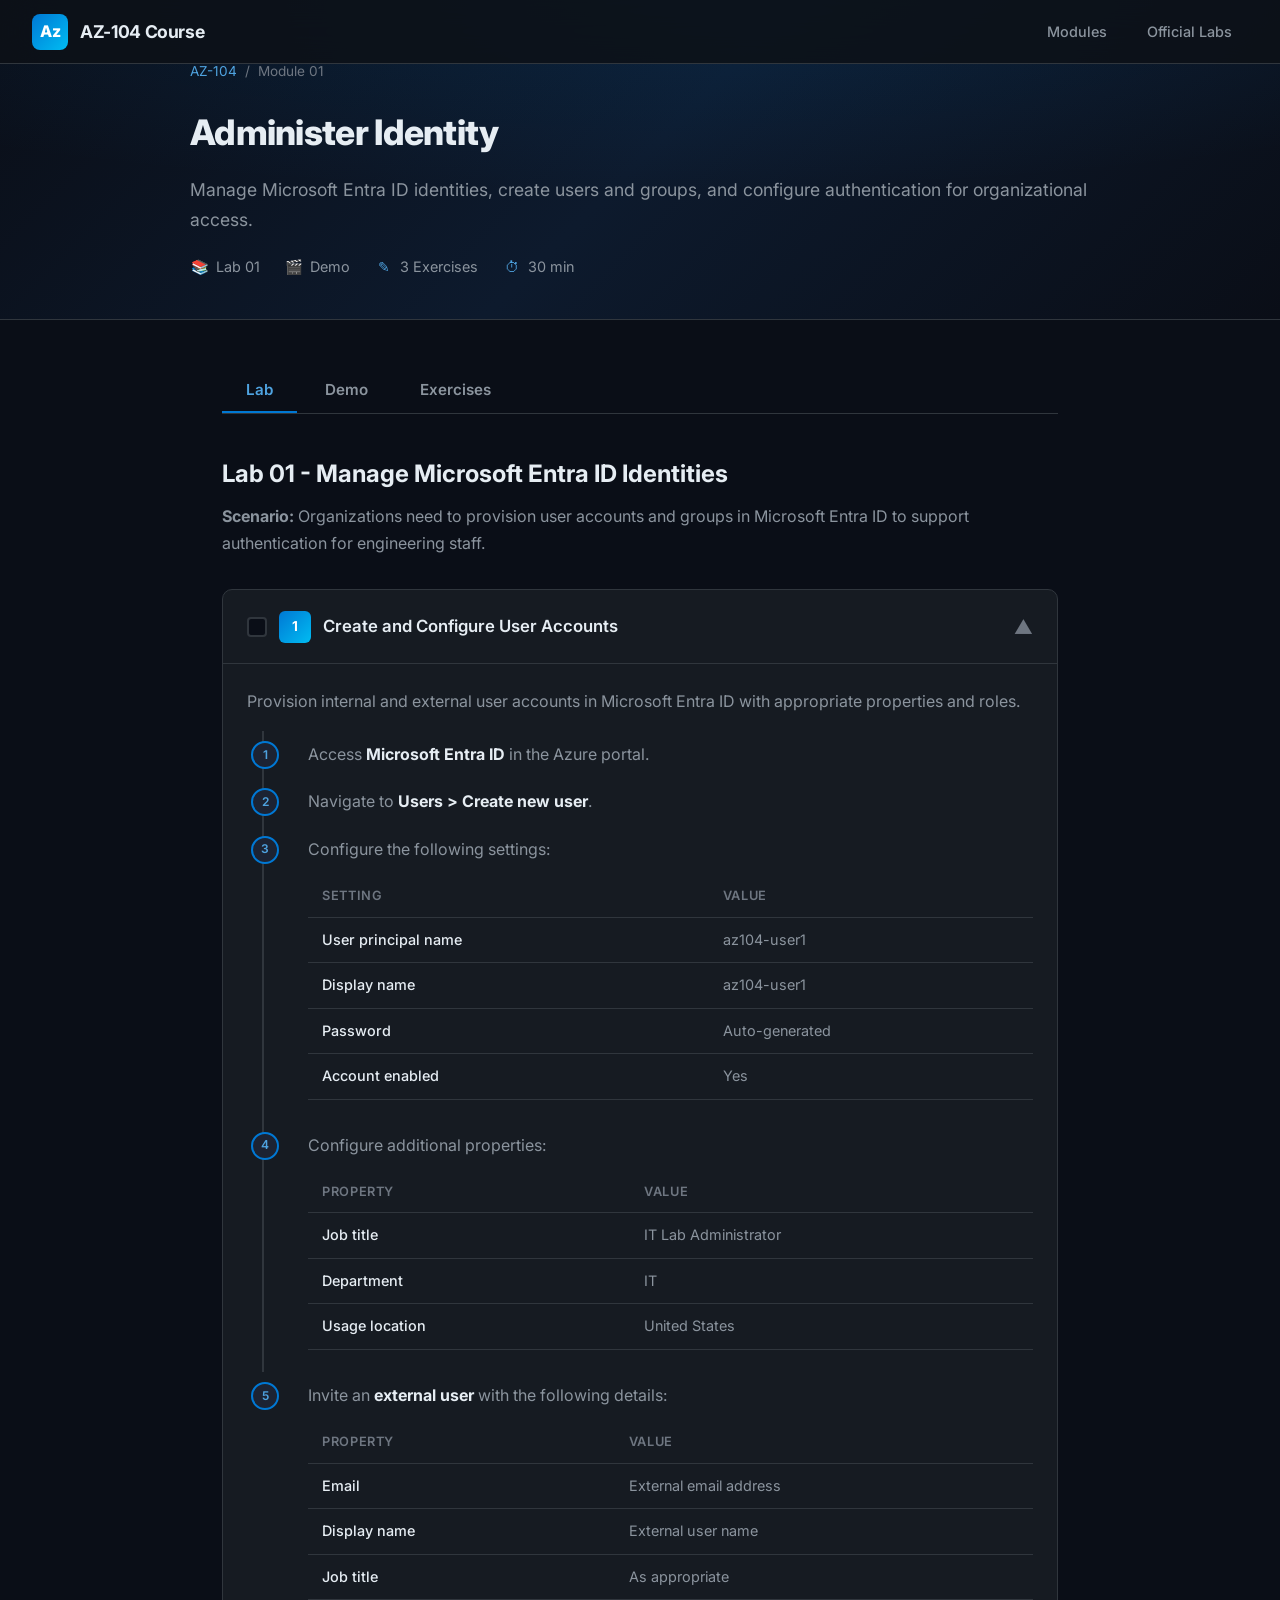
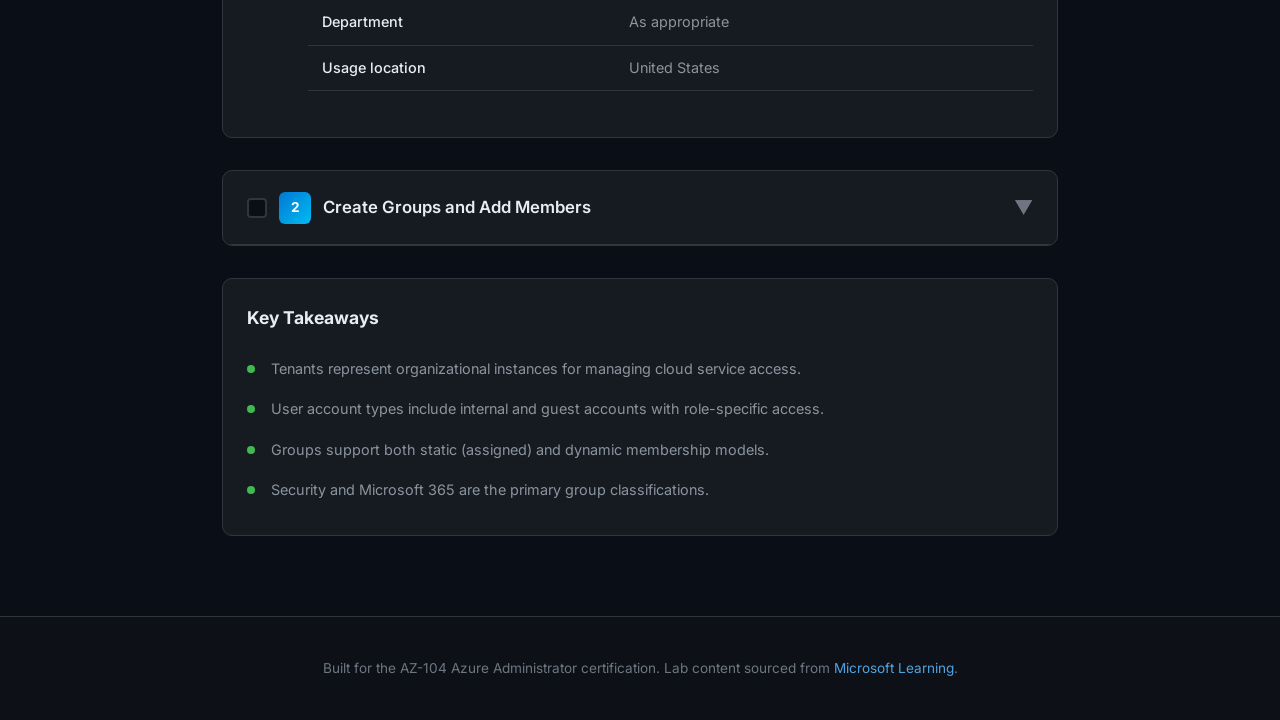
==== modules/01-identity.html @ ad698dd9 "Initial build: AZ-104 Azure Administrator learning course 11 module pages with labs, demos, and exer" ====
<!DOCTYPE html>
<html lang="en">
<head>
  <meta charset="UTF-8">
  <meta name="viewport" content="width=device-width, initial-scale=1.0">
  <title>Module 01: Administer Identity | AZ-104 Course</title>
  <link rel="stylesheet" href="../css/style.css">
  <link rel="icon" href="data:image/svg+xml,<svg xmlns='http://www.w3.org/2000/svg' viewBox='0 0 100 100'><rect rx='20' width='100' height='100' fill='%230078d4'/><text x='50' y='68' font-size='50' text-anchor='middle' fill='white' font-weight='bold'>Az</text></svg>">
</head>
<body data-module="m01">

  <nav class="navbar">
    <a href="../index.html" class="nav-brand">
      <div class="logo">Az</div>
      <span>AZ-104 Course</span>
    </a>
    <ul class="nav-links">
      <li><a href="../index.html#modules">Modules</a></li>
      <li><a href="https://microsoftlearning.github.io/AZ-104-MicrosoftAzureAdministrator/" target="_blank">Official Labs</a></li>
    </ul>
  </nav>

  <section class="module-hero">
    <div class="module-hero-content">
      <div class="breadcrumb">
        <a href="../index.html">AZ-104</a>
        <span>/</span>
        <span>Module 01</span>
      </div>
      <h1>Administer Identity</h1>
      <p class="module-subtitle">Manage Microsoft Entra ID identities, create users and groups, and configure authentication for organizational access.</p>
      <div class="meta-bar">
        <div class="meta-item">
          <span class="icon">&#128218;</span>
          <span>Lab 01</span>
        </div>
        <div class="meta-item">
          <span class="icon">&#127916;</span>
          <span>Demo</span>
        </div>
        <div class="meta-item">
          <span class="icon">&#9998;</span>
          <span>3 Exercises</span>
        </div>
        <div class="meta-item">
          <span class="icon">&#9201;</span>
          <span>30 min</span>
        </div>
      </div>
    </div>
  </section>

  <div class="module-content">
    <div class="tab-container">
      <div class="tab-nav">
        <button class="tab-btn active" data-tab="tab-lab">Lab</button>
        <button class="tab-btn" data-tab="tab-demo">Demo</button>
        <button class="tab-btn" data-tab="tab-exercises">Exercises</button>
      </div>

      <!-- ==================== LAB TAB ==================== -->
      <div id="tab-lab" class="tab-content active">

        <h2 style="margin-bottom: 8px;">Lab 01 - Manage Microsoft Entra ID Identities</h2>
        <p style="color: var(--text-secondary); margin-bottom: 32px;">
          <strong>Scenario:</strong> Organizations need to provision user accounts and groups in Microsoft Entra ID to support authentication for engineering staff.
        </p>

        <!-- Task 1 -->
        <div class="task-block">
          <div class="task-header">
            <input type="checkbox" class="completion-check" data-task="lab-t1">
            <span class="task-number">1</span>
            <h3>Create and Configure User Accounts</h3>
            <span class="task-toggle">&#9660;</span>
          </div>
          <div class="task-body">
            <p>Provision internal and external user accounts in Microsoft Entra ID with appropriate properties and roles.</p>
            <ol class="steps">
              <li>Access <strong>Microsoft Entra ID</strong> in the Azure portal.</li>
              <li>Navigate to <strong>Users &gt; Create new user</strong>.</li>
              <li>Configure the following settings:
                <table class="config-table">
                  <thead>
                    <tr><th>Setting</th><th>Value</th></tr>
                  </thead>
                  <tbody>
                    <tr><td>User principal name</td><td>az104-user1</td></tr>
                    <tr><td>Display name</td><td>az104-user1</td></tr>
                    <tr><td>Password</td><td>Auto-generated</td></tr>
                    <tr><td>Account enabled</td><td>Yes</td></tr>
                  </tbody>
                </table>
              </li>
              <li>Configure additional properties:
                <table class="config-table">
                  <thead>
                    <tr><th>Property</th><th>Value</th></tr>
                  </thead>
                  <tbody>
                    <tr><td>Job title</td><td>IT Lab Administrator</td></tr>
                    <tr><td>Department</td><td>IT</td></tr>
                    <tr><td>Usage location</td><td>United States</td></tr>
                  </tbody>
                </table>
              </li>
              <li>Invite an <strong>external user</strong> with the following details:
                <table class="config-table">
                  <thead>
                    <tr><th>Property</th><th>Value</th></tr>
                  </thead>
                  <tbody>
                    <tr><td>Email</td><td>External email address</td></tr>
                    <tr><td>Display name</td><td>External user name</td></tr>
                    <tr><td>Job title</td><td>As appropriate</td></tr>
                    <tr><td>Department</td><td>As appropriate</td></tr>
                    <tr><td>Usage location</td><td>United States</td></tr>
                  </tbody>
                </table>
              </li>
            </ol>
          </div>
        </div>

        <!-- Task 2 -->
        <div class="task-block">
          <div class="task-header">
            <input type="checkbox" class="completion-check" data-task="lab-t2">
            <span class="task-number">2</span>
            <h3>Create Groups and Add Members</h3>
            <span class="task-toggle">&#9660;</span>
          </div>
          <div class="task-body">
            <p>Create a security group, assign ownership, and add members to manage group-based access.</p>
            <ol class="steps">
              <li>Access <strong>Groups</strong> in Microsoft Entra ID.</li>
              <li>Create a new security group:
                <table class="config-table">
                  <thead>
                    <tr><th>Setting</th><th>Value</th></tr>
                  </thead>
                  <tbody>
                    <tr><td>Group type</td><td>Security</td></tr>
                    <tr><td>Group name</td><td>IT Lab Administrators</td></tr>
                    <tr><td>Membership type</td><td>Assigned</td></tr>
                  </tbody>
                </table>
              </li>
              <li>Designate <strong>yourself as group owner</strong>.</li>
              <li>Add <strong>az104-user1</strong> and the <strong>invited external user</strong> as members.</li>
              <li>Verify the group creation and membership in the Groups blade.</li>
            </ol>
          </div>
        </div>

        <!-- Key Takeaways -->
        <div class="takeaways">
          <h3>Key Takeaways</h3>
          <ul>
            <li>Tenants represent organizational instances for managing cloud service access.</li>
            <li>User account types include internal and guest accounts with role-specific access.</li>
            <li>Groups support both static (assigned) and dynamic membership models.</li>
            <li>Security and Microsoft 365 are the primary group classifications.</li>
          </ul>
        </div>
      </div>

      <!-- ==================== DEMO TAB ==================== -->
      <div id="tab-demo" class="tab-content">

        <h2 style="margin-bottom: 8px;">Demo - Configure Entra ID Identities</h2>
        <p style="color: var(--text-secondary); margin-bottom: 32px;">Walk through the core Entra ID blades to explore tenant information, user management, and group configuration.</p>

        <!-- Exercise 1 -->
        <div class="task-block">
          <div class="task-header">
            <input type="checkbox" class="completion-check" data-task="demo-e1">
            <span class="task-number">1</span>
            <h3>Review License and Domain Information</h3>
            <span class="task-toggle">&#9660;</span>
          </div>
          <div class="task-body">
            <ol class="steps">
              <li>Navigate to the <strong>Microsoft Entra ID</strong> blade in the Azure portal.</li>
              <li>Examine the <strong>Overview</strong> page to review tenant information, including licensing details and the primary domain.</li>
            </ol>
          </div>
        </div>

        <!-- Exercise 2 -->
        <div class="task-block">
          <div class="task-header">
            <input type="checkbox" class="completion-check" data-task="demo-e2">
            <span class="task-number">2</span>
            <h3>Explore User Accounts</h3>
            <span class="task-toggle">&#9660;</span>
          </div>
          <div class="task-body">
            <ol class="steps">
              <li>Access the <strong>Users</strong> blade in Microsoft Entra ID.</li>
              <li>Compare the options for <strong>"New user"</strong> vs <strong>"New guest user"</strong> to understand the differences.</li>
              <li>Create a new user and review the available sections: <strong>Identity</strong>, <strong>Groups</strong>, <strong>Roles</strong>, <strong>Settings</strong>, and <strong>Job info</strong>.</li>
              <li>Review additional management features: <strong>password reset</strong>, <strong>user deletion</strong>, and <strong>sign-in logs</strong>.</li>
            </ol>
          </div>
        </div>

        <!-- Exercise 3 -->
        <div class="task-block">
          <div class="task-header">
            <input type="checkbox" class="completion-check" data-task="demo-e3">
            <span class="task-number">3</span>
            <h3>Explore Group Accounts</h3>
            <span class="task-toggle">&#9660;</span>
          </div>
          <div class="task-body">
            <ol class="steps">
              <li>Navigate to the <strong>Groups</strong> blade in Microsoft Entra ID.</li>
              <li>Create a new group or review an existing group.</li>
              <li>Examine the <strong>membership type</strong> options (Assigned vs Dynamic) and <strong>group type</strong> classifications (Security vs Microsoft 365).</li>
            </ol>
          </div>
        </div>
      </div>

      <!-- ==================== EXERCISES TAB ==================== -->
      <div id="tab-exercises" class="tab-content">

        <h2 style="margin-bottom: 8px;">Exercises</h2>
        <p style="color: var(--text-secondary); margin-bottom: 32px;">Reinforce your understanding of Entra ID identities with these hands-on exercises.</p>

        <!-- Exercise 1 -->
        <div class="exercise-card">
          <span class="difficulty easy">Easy</span>
          <h4>Exercise 1: Identity Audit</h4>
          <p style="color: var(--text-secondary); font-size: 0.9rem; margin-bottom: 12px;">You've been asked to audit your organization's Entra ID tenant.</p>
          <ol>
            <li>Navigate to Entra ID and document the primary domain name.</li>
            <li>Check how many licensed users exist.</li>
            <li>List all user accounts and identify which are internal vs guest.</li>
            <li>Document which users have admin roles assigned.</li>
          </ol>
          <div class="hint">
            <strong>Hint</strong> (click to reveal)
            <div class="hint-text">The Overview blade shows tenant info. User properties show account type.</div>
          </div>
        </div>

        <!-- Exercise 2 -->
        <div class="exercise-card">
          <span class="difficulty medium">Medium</span>
          <h4>Exercise 2: User Lifecycle Management</h4>
          <p style="color: var(--text-secondary); font-size: 0.9rem; margin-bottom: 12px;">Create a complete user onboarding and offboarding workflow.</p>
          <ol>
            <li>Create a new user <strong>"test-engineer1"</strong> with job title "QA Engineer", department "Engineering".</li>
            <li>Create a security group <strong>"QA Team"</strong> and add the user.</li>
            <li>Verify the user can be found in the directory.</li>
            <li>Disable the user account (simulating offboarding).</li>
            <li>Delete the user and verify they appear in <strong>Deleted users</strong>.</li>
          </ol>
          <div class="hint">
            <strong>Hint</strong> (click to reveal)
            <div class="hint-text">Deleted users can be restored within 30 days from the Deleted users blade.</div>
          </div>
        </div>

        <!-- Exercise 3 -->
        <div class="exercise-card">
          <span class="difficulty hard">Hard</span>
          <h4>Exercise 3: Group-Based Access Design</h4>
          <p style="color: var(--text-secondary); font-size: 0.9rem; margin-bottom: 12px;">Design a group structure for a company with Engineering, Sales, and Support departments.</p>
          <ol>
            <li>Create three security groups, one per department.</li>
            <li>Create two users per department with appropriate job titles.</li>
            <li>Add users to their respective groups.</li>
            <li>Create a cross-functional group <strong>"All Staff"</strong> containing all users.</li>
            <li>Verify membership counts for each group.</li>
            <li>Consider: What would change if you used dynamic groups instead of assigned?</li>
          </ol>
          <div class="hint">
            <strong>Hint</strong> (click to reveal)
            <div class="hint-text">Dynamic groups require Entra ID Premium P1. They auto-populate based on user attributes like department.</div>
          </div>
        </div>

      </div>
    </div>
  </div>

  <footer class="site-footer">
    <p>Built for the AZ-104 Azure Administrator certification. Lab content sourced from <a href="https://microsoftlearning.github.io/AZ-104-MicrosoftAzureAdministrator/" target="_blank">Microsoft Learning</a>.</p>
  </footer>

  <script src="../js/app.js"></script>
</body>
</html>
---- css/style.css ----
/* ============================================
   AZ-104 Azure Administrator Course
   Dark theme with Azure accents
   ============================================ */

@import url('https://fonts.googleapis.com/css2?family=Inter:wght@300;400;500;600;700;800;900&family=JetBrains+Mono:wght@400;500;600&display=swap');

:root {
  --bg-deep: #0a0e17;
  --bg-primary: #0d1117;
  --bg-secondary: #161b22;
  --bg-tertiary: #1c2333;
  --bg-card: #1a1f2e;
  --bg-card-hover: #222841;
  --border: #30363d;
  --border-light: #3d4450;
  --text: #e6edf3;
  --text-secondary: #8b949e;
  --text-muted: #6e7681;
  --azure-blue: #0078d4;
  --azure-light: #4fa3e0;
  --azure-dark: #005a9e;
  --azure-glow: rgba(0, 120, 212, 0.15);
  --accent-green: #3fb950;
  --accent-orange: #d29922;
  --accent-red: #f85149;
  --accent-purple: #bc8cff;
  --accent-cyan: #39d2c0;
  --gradient-azure: linear-gradient(135deg, #0078d4, #00bcf2);
  --gradient-hero: linear-gradient(135deg, #0a0e17 0%, #0d1a2d 50%, #0a0e17 100%);
  --shadow-sm: 0 1px 3px rgba(0,0,0,0.3);
  --shadow-md: 0 4px 12px rgba(0,0,0,0.4);
  --shadow-lg: 0 8px 30px rgba(0,0,0,0.5);
  --shadow-glow: 0 0 20px rgba(0, 120, 212, 0.2);
  --radius-sm: 6px;
  --radius-md: 10px;
  --radius-lg: 16px;
  --radius-xl: 20px;
}

* { margin: 0; padding: 0; box-sizing: border-box; }

html { scroll-behavior: smooth; }

body {
  font-family: 'Inter', -apple-system, BlinkMacSystemFont, sans-serif;
  background: var(--bg-deep);
  color: var(--text);
  line-height: 1.7;
  min-height: 100vh;
  -webkit-font-smoothing: antialiased;
}

/* ---- Scrollbar ---- */
::-webkit-scrollbar { width: 8px; }
::-webkit-scrollbar-track { background: var(--bg-primary); }
::-webkit-scrollbar-thumb { background: var(--border); border-radius: 4px; }
::-webkit-scrollbar-thumb:hover { background: var(--azure-blue); }

/* ---- Navigation ---- */
.navbar {
  position: fixed;
  top: 0;
  left: 0;
  right: 0;
  z-index: 1000;
  background: rgba(13, 17, 23, 0.85);
  backdrop-filter: blur(20px);
  border-bottom: 1px solid var(--border);
  padding: 0 2rem;
  height: 64px;
  display: flex;
  align-items: center;
  justify-content: space-between;
}

.nav-brand {
  display: flex;
  align-items: center;
  gap: 12px;
  text-decoration: none;
  color: var(--text);
}

.nav-brand .logo {
  width: 36px;
  height: 36px;
  background: var(--gradient-azure);
  border-radius: 8px;
  display: flex;
  align-items: center;
  justify-content: center;
  font-weight: 800;
  font-size: 16px;
  color: white;
}

.nav-brand span {
  font-weight: 700;
  font-size: 1.1rem;
  letter-spacing: -0.02em;
}

.nav-links {
  display: flex;
  gap: 8px;
  list-style: none;
}

.nav-links a {
  color: var(--text-secondary);
  text-decoration: none;
  padding: 8px 16px;
  border-radius: var(--radius-sm);
  font-size: 0.9rem;
  font-weight: 500;
  transition: all 0.2s;
}

.nav-links a:hover,
.nav-links a.active {
  color: var(--text);
  background: var(--bg-tertiary);
}

/* ---- Hero Section ---- */
.hero {
  padding: 140px 2rem 80px;
  text-align: center;
  background: var(--gradient-hero);
  position: relative;
  overflow: hidden;
}

.hero::before {
  content: '';
  position: absolute;
  top: 0;
  left: 0;
  right: 0;
  bottom: 0;
  background:
    radial-gradient(ellipse 80% 50% at 50% -20%, rgba(0,120,212,0.15), transparent),
    radial-gradient(ellipse 60% 40% at 80% 100%, rgba(0,188,242,0.08), transparent);
  pointer-events: none;
}

.hero-content {
  position: relative;
  z-index: 1;
  max-width: 800px;
  margin: 0 auto;
}

.hero-badge {
  display: inline-flex;
  align-items: center;
  gap: 8px;
  background: var(--azure-glow);
  border: 1px solid rgba(0,120,212,0.3);
  color: var(--azure-light);
  padding: 6px 16px;
  border-radius: 20px;
  font-size: 0.85rem;
  font-weight: 600;
  margin-bottom: 24px;
  letter-spacing: 0.05em;
  text-transform: uppercase;
}

.hero h1 {
  font-size: clamp(2.5rem, 5vw, 4rem);
  font-weight: 900;
  letter-spacing: -0.03em;
  line-height: 1.1;
  margin-bottom: 20px;
  background: linear-gradient(135deg, #fff 0%, #a0c4ff 100%);
  -webkit-background-clip: text;
  -webkit-text-fill-color: transparent;
  background-clip: text;
}

.hero p {
  font-size: 1.2rem;
  color: var(--text-secondary);
  max-width: 600px;
  margin: 0 auto 32px;
  line-height: 1.6;
}

.hero-stats {
  display: flex;
  justify-content: center;
  gap: 48px;
  margin-top: 40px;
}

.hero-stat {
  text-align: center;
}

.hero-stat .number {
  font-size: 2rem;
  font-weight: 800;
  color: var(--azure-light);
}

.hero-stat .label {
  font-size: 0.85rem;
  color: var(--text-muted);
  text-transform: uppercase;
  letter-spacing: 0.08em;
  margin-top: 4px;
}

/* ---- Container ---- */
.container {
  max-width: 1200px;
  margin: 0 auto;
  padding: 0 2rem;
}

/* ---- Section Headers ---- */
.section-header {
  text-align: center;
  margin-bottom: 48px;
}

.section-header h2 {
  font-size: 2rem;
  font-weight: 800;
  letter-spacing: -0.02em;
  margin-bottom: 12px;
}

.section-header p {
  color: var(--text-secondary);
  font-size: 1.1rem;
}

/* ---- Module Cards Grid ---- */
.modules-section {
  padding: 80px 0;
}

.modules-grid {
  display: grid;
  grid-template-columns: repeat(auto-fill, minmax(350px, 1fr));
  gap: 24px;
}

.module-card {
  background: var(--bg-card);
  border: 1px solid var(--border);
  border-radius: var(--radius-lg);
  padding: 28px;
  text-decoration: none;
  color: var(--text);
  transition: all 0.3s ease;
  position: relative;
  overflow: hidden;
}

.module-card::before {
  content: '';
  position: absolute;
  top: 0;
  left: 0;
  right: 0;
  height: 3px;
  background: var(--gradient-azure);
  opacity: 0;
  transition: opacity 0.3s;
}

.module-card:hover {
  background: var(--bg-card-hover);
  border-color: var(--azure-blue);
  transform: translateY(-4px);
  box-shadow: var(--shadow-glow);
}

.module-card:hover::before { opacity: 1; }

.module-number {
  display: inline-flex;
  align-items: center;
  justify-content: center;
  width: 40px;
  height: 40px;
  background: var(--azure-glow);
  border: 1px solid rgba(0,120,212,0.25);
  border-radius: var(--radius-sm);
  color: var(--azure-light);
  font-weight: 700;
  font-size: 0.95rem;
  margin-bottom: 16px;
}

.module-card h3 {
  font-size: 1.15rem;
  font-weight: 700;
  margin-bottom: 10px;
  letter-spacing: -0.01em;
}

.module-card .module-desc {
  color: var(--text-secondary);
  font-size: 0.9rem;
  line-height: 1.6;
  margin-bottom: 16px;
}

.module-meta {
  display: flex;
  gap: 16px;
  flex-wrap: wrap;
}

.module-tag {
  display: inline-flex;
  align-items: center;
  gap: 5px;
  font-size: 0.78rem;
  color: var(--text-muted);
  background: var(--bg-secondary);
  padding: 4px 10px;
  border-radius: 4px;
}

.module-tag.lab { color: var(--accent-green); }
.module-tag.demo { color: var(--accent-purple); }
.module-tag.exercise { color: var(--accent-orange); }
.module-tag.time { color: var(--accent-cyan); }

/* ---- Module Page Layout ---- */
.module-page {
  padding-top: 64px;
}

.module-hero {
  padding: 60px 2rem 40px;
  background: var(--gradient-hero);
  border-bottom: 1px solid var(--border);
  position: relative;
}

.module-hero::before {
  content: '';
  position: absolute;
  inset: 0;
  background: radial-gradient(ellipse 80% 60% at 50% 0%, rgba(0,120,212,0.12), transparent);
  pointer-events: none;
}

.module-hero-content {
  position: relative;
  max-width: 900px;
  margin: 0 auto;
}

.breadcrumb {
  display: flex;
  align-items: center;
  gap: 8px;
  font-size: 0.85rem;
  color: var(--text-muted);
  margin-bottom: 20px;
}

.breadcrumb a {
  color: var(--azure-light);
  text-decoration: none;
}

.breadcrumb a:hover { text-decoration: underline; }

.module-hero h1 {
  font-size: 2.2rem;
  font-weight: 800;
  letter-spacing: -0.02em;
  margin-bottom: 12px;
}

.module-hero .module-subtitle {
  color: var(--text-secondary);
  font-size: 1.1rem;
}

.module-hero .meta-bar {
  display: flex;
  gap: 24px;
  margin-top: 20px;
  flex-wrap: wrap;
}

.meta-item {
  display: flex;
  align-items: center;
  gap: 6px;
  font-size: 0.9rem;
  color: var(--text-secondary);
}

.meta-item .icon {
  width: 20px;
  height: 20px;
  display: flex;
  align-items: center;
  justify-content: center;
  color: var(--azure-light);
}

/* ---- Content Area ---- */
.module-content {
  max-width: 900px;
  margin: 0 auto;
  padding: 48px 2rem 80px;
}

/* Tabs */
.tab-nav {
  display: flex;
  gap: 4px;
  border-bottom: 1px solid var(--border);
  margin-bottom: 40px;
  overflow-x: auto;
}

.tab-btn {
  padding: 12px 24px;
  background: none;
  border: none;
  color: var(--text-secondary);
  font-family: inherit;
  font-size: 0.95rem;
  font-weight: 600;
  cursor: pointer;
  border-bottom: 2px solid transparent;
  white-space: nowrap;
  transition: all 0.2s;
}

.tab-btn:hover { color: var(--text); }

.tab-btn.active {
  color: var(--azure-light);
  border-bottom-color: var(--azure-blue);
}

.tab-content { display: none; }
.tab-content.active { display: block; }

/* ---- Content Blocks ---- */
.task-block {
  background: var(--bg-secondary);
  border: 1px solid var(--border);
  border-radius: var(--radius-md);
  margin-bottom: 32px;
  overflow: hidden;
}

.task-header {
  padding: 20px 24px;
  border-bottom: 1px solid var(--border);
  display: flex;
  align-items: center;
  gap: 12px;
  cursor: pointer;
  user-select: none;
  transition: background 0.2s;
}

.task-header:hover { background: var(--bg-tertiary); }

.task-number {
  display: inline-flex;
  align-items: center;
  justify-content: center;
  min-width: 32px;
  height: 32px;
  background: var(--gradient-azure);
  border-radius: 6px;
  font-weight: 700;
  font-size: 0.85rem;
  color: white;
}

.task-header h3 {
  font-size: 1.05rem;
  font-weight: 600;
  flex: 1;
}

.task-toggle {
  color: var(--text-muted);
  transition: transform 0.3s;
  font-size: 1.2rem;
}

.task-block.open .task-toggle { transform: rotate(180deg); }

.task-body {
  padding: 24px;
  display: none;
}

.task-block.open .task-body { display: block; }

.task-body p {
  margin-bottom: 16px;
  color: var(--text-secondary);
}

.task-body strong { color: var(--text); }

/* Ordered steps */
.steps {
  list-style: none;
  counter-reset: step;
}

.steps li {
  counter-increment: step;
  padding: 10px 0 10px 44px;
  position: relative;
  border-left: 2px solid var(--border);
  margin-left: 15px;
  color: var(--text-secondary);
}

.steps li:last-child { border-left-color: transparent; }

.steps li::before {
  content: counter(step);
  position: absolute;
  left: -13px;
  top: 10px;
  width: 24px;
  height: 24px;
  background: var(--bg-tertiary);
  border: 2px solid var(--azure-blue);
  border-radius: 50%;
  display: flex;
  align-items: center;
  justify-content: center;
  font-size: 0.75rem;
  font-weight: 600;
  color: var(--azure-light);
}

/* Code blocks */
.code-block {
  background: var(--bg-deep);
  border: 1px solid var(--border);
  border-radius: var(--radius-sm);
  padding: 16px 20px;
  margin: 12px 0;
  font-family: 'JetBrains Mono', monospace;
  font-size: 0.85rem;
  color: var(--accent-cyan);
  overflow-x: auto;
  position: relative;
}

.code-block .lang-tag {
  position: absolute;
  top: 8px;
  right: 12px;
  font-size: 0.7rem;
  color: var(--text-muted);
  text-transform: uppercase;
  letter-spacing: 0.05em;
}

/* Info/Note boxes */
.info-box {
  border-radius: var(--radius-sm);
  padding: 16px 20px;
  margin: 16px 0;
  font-size: 0.9rem;
  border-left: 4px solid;
  background: var(--bg-tertiary);
}

.info-box.note {
  border-left-color: var(--azure-blue);
  color: var(--azure-light);
}

.info-box.tip {
  border-left-color: var(--accent-green);
  color: var(--accent-green);
}

.info-box.warning {
  border-left-color: var(--accent-orange);
  color: var(--accent-orange);
}

.info-box.important {
  border-left-color: var(--accent-red);
  color: var(--accent-red);
}

.info-box strong {
  display: block;
  margin-bottom: 4px;
}

/* Key Takeaways */
.takeaways {
  background: var(--bg-secondary);
  border: 1px solid var(--border);
  border-radius: var(--radius-md);
  padding: 24px;
  margin-top: 32px;
}

.takeaways h3 {
  font-size: 1.1rem;
  font-weight: 700;
  margin-bottom: 16px;
  display: flex;
  align-items: center;
  gap: 8px;
}

.takeaways ul {
  list-style: none;
}

.takeaways li {
  padding: 8px 0 8px 24px;
  position: relative;
  color: var(--text-secondary);
  font-size: 0.9rem;
}

.takeaways li::before {
  content: '';
  position: absolute;
  left: 0;
  top: 16px;
  width: 8px;
  height: 8px;
  background: var(--accent-green);
  border-radius: 50%;
}

/* ---- Exercise Cards ---- */
.exercise-card {
  background: var(--bg-card);
  border: 1px solid var(--border);
  border-radius: var(--radius-md);
  padding: 24px;
  margin-bottom: 24px;
}

.exercise-card h4 {
  font-size: 1rem;
  font-weight: 600;
  margin-bottom: 12px;
  color: var(--accent-orange);
}

.exercise-card .difficulty {
  display: inline-block;
  padding: 3px 10px;
  border-radius: 4px;
  font-size: 0.75rem;
  font-weight: 600;
  text-transform: uppercase;
  letter-spacing: 0.05em;
  margin-bottom: 12px;
}

.difficulty.easy { background: rgba(63,185,80,0.15); color: var(--accent-green); }
.difficulty.medium { background: rgba(210,153,34,0.15); color: var(--accent-orange); }
.difficulty.hard { background: rgba(248,81,73,0.15); color: var(--accent-red); }

.exercise-card ol {
  padding-left: 20px;
  color: var(--text-secondary);
  font-size: 0.9rem;
}

.exercise-card ol li { padding: 4px 0; }

.exercise-card .hint {
  margin-top: 12px;
  padding: 12px 16px;
  background: var(--bg-tertiary);
  border-radius: var(--radius-sm);
  font-size: 0.85rem;
  color: var(--text-muted);
  cursor: pointer;
}

.exercise-card .hint .hint-text { display: none; margin-top: 8px; color: var(--text-secondary); }
.exercise-card .hint.revealed .hint-text { display: block; }

/* ---- Config Table ---- */
.config-table {
  width: 100%;
  border-collapse: collapse;
  margin: 12px 0;
  font-size: 0.9rem;
}

.config-table th,
.config-table td {
  padding: 10px 14px;
  text-align: left;
  border-bottom: 1px solid var(--border);
}

.config-table th {
  color: var(--text-muted);
  font-weight: 600;
  font-size: 0.8rem;
  text-transform: uppercase;
  letter-spacing: 0.05em;
}

.config-table td { color: var(--text-secondary); }
.config-table td:first-child { color: var(--text); font-weight: 500; }

/* ---- Progress Tracker ---- */
.progress-bar-container {
  background: var(--bg-tertiary);
  border-radius: 4px;
  height: 6px;
  overflow: hidden;
  margin-top: 12px;
}

.progress-bar {
  height: 100%;
  background: var(--gradient-azure);
  border-radius: 4px;
  transition: width 0.5s ease;
}

/* ---- Footer ---- */
.site-footer {
  background: var(--bg-primary);
  border-top: 1px solid var(--border);
  padding: 40px 2rem;
  text-align: center;
  color: var(--text-muted);
  font-size: 0.85rem;
}

.site-footer a {
  color: var(--azure-light);
  text-decoration: none;
}

.site-footer a:hover { text-decoration: underline; }

/* ---- Responsive ---- */
@media (max-width: 768px) {
  .navbar { padding: 0 1rem; }
  .nav-links { display: none; }
  .hero { padding: 120px 1rem 60px; }
  .hero-stats { gap: 24px; }
  .hero-stat .number { font-size: 1.5rem; }
  .modules-grid { grid-template-columns: 1fr; }
  .module-hero h1 { font-size: 1.6rem; }
  .tab-nav { gap: 0; }
  .tab-btn { padding: 10px 14px; font-size: 0.85rem; }
  .container { padding: 0 1rem; }
}

/* ---- Animations ---- */
@keyframes fadeInUp {
  from { opacity: 0; transform: translateY(20px); }
  to { opacity: 1; transform: translateY(0); }
}

.module-card {
  animation: fadeInUp 0.5s ease backwards;
}

.modules-grid .module-card:nth-child(1) { animation-delay: 0.05s; }
.modules-grid .module-card:nth-child(2) { animation-delay: 0.1s; }
.modules-grid .module-card:nth-child(3) { animation-delay: 0.15s; }
.modules-grid .module-card:nth-child(4) { animation-delay: 0.2s; }
.modules-grid .module-card:nth-child(5) { animation-delay: 0.25s; }
.modules-grid .module-card:nth-child(6) { animation-delay: 0.3s; }
.modules-grid .module-card:nth-child(7) { animation-delay: 0.35s; }
.modules-grid .module-card:nth-child(8) { animation-delay: 0.4s; }
.modules-grid .module-card:nth-child(9) { animation-delay: 0.45s; }
.modules-grid .module-card:nth-child(10) { animation-delay: 0.5s; }
.modules-grid .module-card:nth-child(11) { animation-delay: 0.55s; }

/* Checkbox completion */
.completion-check {
  appearance: none;
  width: 20px;
  height: 20px;
  border: 2px solid var(--border);
  border-radius: 4px;
  background: var(--bg-deep);
  cursor: pointer;
  position: relative;
  flex-shrink: 0;
}

.completion-check:checked {
  background: var(--accent-green);
  border-color: var(--accent-green);
}

.completion-check:checked::after {
  content: '\2713';
  position: absolute;
  top: 50%;
  left: 50%;
  transform: translate(-50%, -50%);
  color: white;
  font-size: 12px;
  font-weight: 700;
}

/* Nav module list (sidebar on module pages) */
.module-sidebar {
  position: fixed;
  left: 0;
  top: 64px;
  bottom: 0;
  width: 280px;
  background: var(--bg-primary);
  border-right: 1px solid var(--border);
  overflow-y: auto;
  padding: 20px 0;
  z-index: 100;
  transform: translateX(-100%);
  transition: transform 0.3s ease;
}

.module-sidebar.open { transform: translateX(0); }

.sidebar-toggle {
  position: fixed;
  left: 16px;
  bottom: 24px;
  z-index: 200;
  width: 48px;
  height: 48px;
  background: var(--azure-blue);
  border: none;
  border-radius: 50%;
  color: white;
  font-size: 1.3rem;
  cursor: pointer;
  box-shadow: var(--shadow-lg);
  display: none;
}

@media (max-width: 768px) {
  .sidebar-toggle { display: flex; align-items: center; justify-content: center; }
}
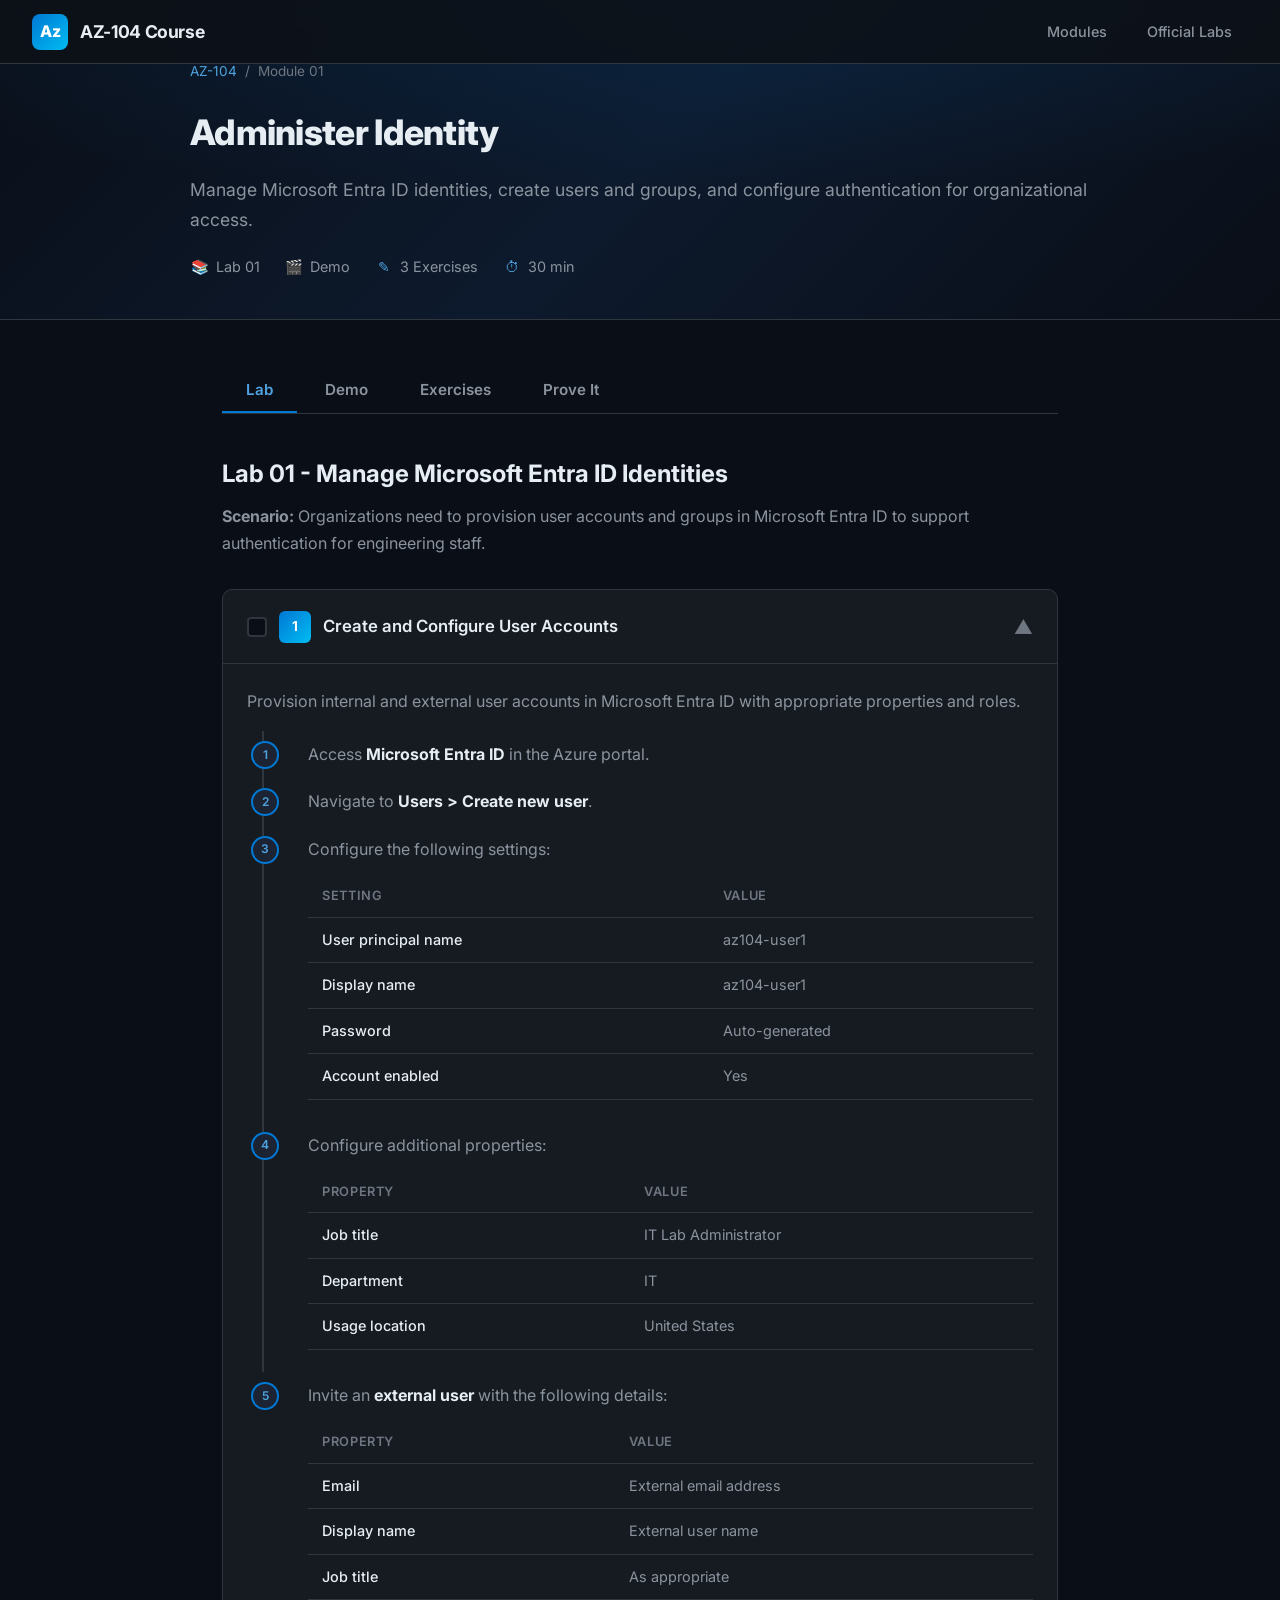
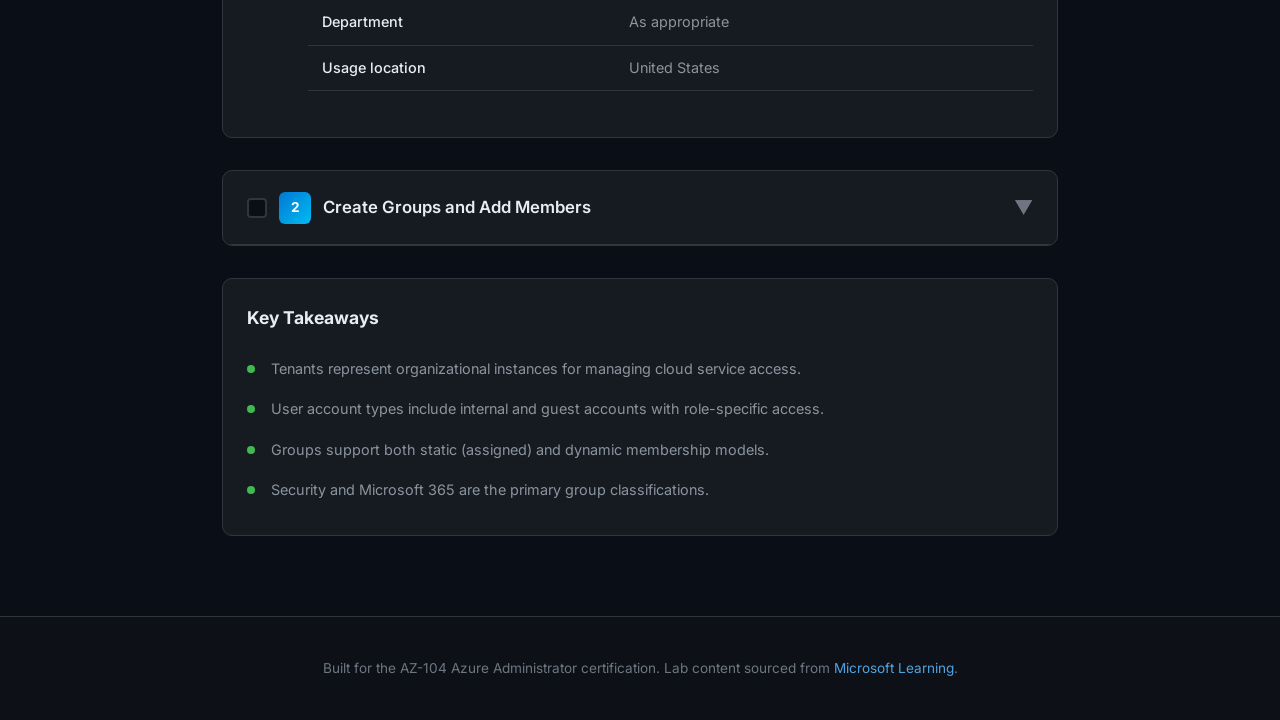
==== commit 90b0991b: "Add 'Prove It' assessment tab to all 11 modules Interactive scenario quizzes (3 per module) with ans" ====
--- a/modules/01-identity.html
+++ b/modules/01-identity.html
@@ -56,6 +56,7 @@
         <button class="tab-btn active" data-tab="tab-lab">Lab</button>
         <button class="tab-btn" data-tab="tab-demo">Demo</button>
         <button class="tab-btn" data-tab="tab-exercises">Exercises</button>
+        <button class="tab-btn" data-tab="tab-prove">Prove It</button>
       </div>
 
       <!-- ==================== LAB TAB ==================== -->
@@ -284,6 +285,100 @@
         </div>
 
       </div>
+
+      <!-- ==================== PROVE IT TAB ==================== -->
+      <div id="tab-prove" class="tab-content">
+        <div class="prove-intro">
+          <h2>Prove You Know It</h2>
+          <p>Not memorization — understanding. Can you apply what you learned to real situations?</p>
+          <div class="score-display">Scenarios: <span class="quiz-score">No questions answered yet</span></div>
+        </div>
+
+        <div class="assess-section">
+          <div class="assess-section-title"><span class="assess-icon scenario">?</span> Quick Scenarios</div>
+
+          <div class="quiz-card" data-qid="q1" data-answer="B">
+            <div class="quiz-scenario">
+              <span class="scenario-label">Scenario</span>
+              <p>A new contractor needs access to your Azure portal for 3 months. They have their own email. How do you add them?</p>
+            </div>
+            <div class="quiz-options">
+              <div class="quiz-option" data-value="A"><span class="option-letter">A</span><span>Create a new user with your domain</span></div>
+              <div class="quiz-option" data-value="B"><span class="option-letter">B</span><span>Invite as external guest user</span></div>
+              <div class="quiz-option" data-value="C"><span class="option-letter">C</span><span>Share your admin credentials</span></div>
+            </div>
+            <div class="quiz-explanation">
+              <div class="explanation-box why-right"><strong>Why this is correct</strong>Guest users are the right approach for external people — they authenticate with their own identity provider. Creating a domain user would give them a permanent internal identity they don't need.</div>
+              <div class="explanation-box why-wrong"><strong>Common mistakes</strong>Creating a domain user (A) gives a permanent internal identity — overkill for a 3-month contractor. Sharing credentials (C) violates zero-trust principles and makes auditing impossible.</div>
+            </div>
+          </div>
+
+          <div class="quiz-card" data-qid="q2" data-answer="C">
+            <div class="quiz-scenario">
+              <span class="scenario-label">Scenario</span>
+              <p>Your company wants groups that automatically add new Marketing department hires. What do you need?</p>
+            </div>
+            <div class="quiz-options">
+              <div class="quiz-option" data-value="A"><span class="option-letter">A</span><span>A Microsoft 365 group with assigned membership</span></div>
+              <div class="quiz-option" data-value="B"><span class="option-letter">B</span><span>A security group and a PowerShell script</span></div>
+              <div class="quiz-option" data-value="C"><span class="option-letter">C</span><span>An Entra ID Premium P1 license and a dynamic security group</span></div>
+            </div>
+            <div class="quiz-explanation">
+              <div class="explanation-box why-right"><strong>Why this is correct</strong>Dynamic groups auto-populate based on user attributes like department. This requires P1 licensing. It's the Azure-native, zero-maintenance solution.</div>
+              <div class="explanation-box why-wrong"><strong>Common mistakes</strong>Assigned groups (A) require manual updates every time someone joins or leaves. A PowerShell script (B) works but isn't the Azure-native solution and requires maintenance.</div>
+            </div>
+          </div>
+
+          <div class="quiz-card" data-qid="q3" data-answer="A">
+            <div class="quiz-scenario">
+              <span class="scenario-label">Scenario</span>
+              <p>You deleted a user yesterday. Your manager says they need to be reinstated. What do you do?</p>
+            </div>
+            <div class="quiz-options">
+              <div class="quiz-option" data-value="A"><span class="option-letter">A</span><span>Restore them from the Deleted users blade within 30 days</span></div>
+              <div class="quiz-option" data-value="B"><span class="option-letter">B</span><span>Create a new user with the same name</span></div>
+              <div class="quiz-option" data-value="C"><span class="option-letter">C</span><span>Contact Microsoft support to recover the account</span></div>
+            </div>
+            <div class="quiz-explanation">
+              <div class="explanation-box why-right"><strong>Why this is correct</strong>Deleted users are soft-deleted and can be restored within 30 days with all properties intact. This preserves group memberships, role assignments, and audit history.</div>
+              <div class="explanation-box why-wrong"><strong>Common mistakes</strong>Creating a new user (B) would lose group memberships, role assignments, and audit history. Microsoft support (C) is unnecessary — you can self-service this in the portal.</div>
+            </div>
+          </div>
+        </div>
+
+        <div class="assess-section">
+          <div class="assess-section-title"><span class="assess-icon troubleshoot">!</span> Troubleshooting Spot</div>
+
+          <div class="trouble-card">
+            <span class="trouble-label">Troubleshoot</span>
+            <p class="trouble-situation">You invited a guest user but they say they never received the invitation email. The user appears in your directory with status "Pending acceptance".</p>
+            <p class="trouble-question">What should you check?</p>
+            <div class="progressive-hints">
+              <div class="prog-hint"><div class="prog-hint-label"><span class="arrow">&#9654;</span> Hint 1</div><div class="prog-hint-content">Check if the email address was entered correctly in the invitation.</div></div>
+              <div class="prog-hint"><div class="prog-hint-label"><span class="arrow">&#9654;</span> Hint 2</div><div class="prog-hint-content">Ask the guest to check their spam/junk folder — Azure invitation emails sometimes get filtered.</div></div>
+              <div class="prog-hint"><div class="prog-hint-label"><span class="arrow">&#9654;</span> Answer</div><div class="prog-hint-content answer">You can resend the invitation from the user's profile. Navigate to the guest user > click "Resend invitation." Also verify their email doesn't have a typo. If the org blocks external emails, they may need to whitelist microsoft-noreply@microsoft.com.</div></div>
+            </div>
+          </div>
+        </div>
+
+        <div class="assess-section">
+          <div class="assess-section-title"><span class="assess-icon architect">&#9670;</span> Architect's Corner</div>
+
+          <div class="architect-card" data-aid="a1" data-best="B">
+            <span class="architect-label">Design Decision</span>
+            <p class="architect-situation">Your company has 500 employees across 8 departments. You need to manage access to Azure resources by department. How do you structure groups?</p>
+            <div class="architect-options">
+              <div class="arch-option" data-value="A"><div class="arch-option-title">Option A</div><div class="arch-option-desc">Create one large "All Employees" group and assign permissions per resource. Simple to set up, one group to manage.</div></div>
+              <div class="arch-option" data-value="B"><div class="arch-option-title">Option B</div><div class="arch-option-desc">Create a dynamic security group per department based on the department attribute. Auto-populates as users join/leave, requires P1.</div></div>
+              <div class="arch-option" data-value="C"><div class="arch-option-title">Option C</div><div class="arch-option-desc">Create nested static groups — department groups inside a master group. Manual membership, supports group nesting.</div></div>
+            </div>
+            <div class="architect-reveal"><strong>Why this is the best choice</strong>Dynamic groups per department scale automatically. When HR updates a user's department attribute, group membership adjusts without admin intervention. Option A gives everyone the same access (violates least privilege). Option C works but requires manual maintenance that becomes error-prone at 500+ users.</div>
+          </div>
+        </div>
+
+        <button class="reset-quiz-btn">&#8635; Reset All Answers</button>
+      </div>
+
     </div>
   </div>
 
--- a/css/style.css
+++ b/css/style.css
@@ -862,3 +862,429 @@
 @media (max-width: 768px) {
   .sidebar-toggle { display: flex; align-items: center; justify-content: center; }
 }
+
+/* ============================================
+   Prove You Know It - Assessment Section
+   ============================================ */
+
+/* Section intro */
+.prove-intro {
+  background: linear-gradient(135deg, rgba(0,120,212,0.08), rgba(0,188,242,0.05));
+  border: 1px solid rgba(0,120,212,0.2);
+  border-radius: var(--radius-md);
+  padding: 24px;
+  margin-bottom: 36px;
+}
+
+.prove-intro h2 {
+  font-size: 1.3rem;
+  font-weight: 700;
+  margin-bottom: 8px;
+  color: var(--azure-light);
+}
+
+.prove-intro p {
+  color: var(--text-secondary);
+  font-size: 0.9rem;
+  margin: 0;
+}
+
+.prove-intro .score-display {
+  margin-top: 12px;
+  font-size: 0.9rem;
+  color: var(--text-muted);
+}
+
+.prove-intro .score-display strong {
+  color: var(--accent-green);
+  font-size: 1.1rem;
+}
+
+/* Subsection headers */
+.assess-section {
+  margin-bottom: 40px;
+}
+
+.assess-section-title {
+  display: flex;
+  align-items: center;
+  gap: 10px;
+  font-size: 1.05rem;
+  font-weight: 700;
+  margin-bottom: 20px;
+  padding-bottom: 10px;
+  border-bottom: 1px solid var(--border);
+}
+
+.assess-section-title .assess-icon {
+  width: 28px;
+  height: 28px;
+  border-radius: 6px;
+  display: flex;
+  align-items: center;
+  justify-content: center;
+  font-size: 0.85rem;
+  flex-shrink: 0;
+}
+
+.assess-icon.scenario { background: rgba(0,120,212,0.15); color: var(--azure-light); }
+.assess-icon.troubleshoot { background: rgba(248,81,73,0.15); color: var(--accent-red); }
+.assess-icon.architect { background: rgba(188,140,255,0.15); color: var(--accent-purple); }
+
+/* --- Scenario Quiz Cards --- */
+.quiz-card {
+  background: var(--bg-secondary);
+  border: 1px solid var(--border);
+  border-radius: var(--radius-md);
+  margin-bottom: 20px;
+  overflow: hidden;
+  transition: border-color 0.3s;
+}
+
+.quiz-card.answered-correct { border-color: var(--accent-green); }
+.quiz-card.answered-wrong { border-color: var(--accent-red); }
+
+.quiz-scenario {
+  padding: 20px 24px;
+  border-bottom: 1px solid var(--border);
+}
+
+.quiz-scenario .scenario-label {
+  display: inline-block;
+  font-size: 0.7rem;
+  font-weight: 700;
+  text-transform: uppercase;
+  letter-spacing: 0.08em;
+  color: var(--azure-light);
+  background: var(--azure-glow);
+  padding: 3px 8px;
+  border-radius: 3px;
+  margin-bottom: 10px;
+}
+
+.quiz-scenario p {
+  color: var(--text);
+  font-size: 0.95rem;
+  line-height: 1.6;
+  margin: 0;
+}
+
+.quiz-options {
+  padding: 16px 24px;
+}
+
+.quiz-option {
+  display: flex;
+  align-items: flex-start;
+  gap: 12px;
+  padding: 12px 16px;
+  margin-bottom: 8px;
+  background: var(--bg-tertiary);
+  border: 1px solid transparent;
+  border-radius: var(--radius-sm);
+  cursor: pointer;
+  transition: all 0.2s;
+  font-size: 0.9rem;
+  color: var(--text-secondary);
+}
+
+.quiz-option:hover:not(.disabled) {
+  border-color: var(--azure-blue);
+  background: var(--bg-card-hover);
+  color: var(--text);
+}
+
+.quiz-option .option-letter {
+  min-width: 24px;
+  height: 24px;
+  display: flex;
+  align-items: center;
+  justify-content: center;
+  border-radius: 50%;
+  background: var(--bg-deep);
+  border: 1px solid var(--border);
+  font-weight: 700;
+  font-size: 0.75rem;
+  color: var(--text-muted);
+  flex-shrink: 0;
+}
+
+.quiz-option.selected .option-letter {
+  background: var(--azure-blue);
+  border-color: var(--azure-blue);
+  color: white;
+}
+
+.quiz-option.correct {
+  border-color: var(--accent-green);
+  background: rgba(63,185,80,0.08);
+}
+
+.quiz-option.correct .option-letter {
+  background: var(--accent-green);
+  border-color: var(--accent-green);
+  color: white;
+}
+
+.quiz-option.wrong {
+  border-color: var(--accent-red);
+  background: rgba(248,81,73,0.06);
+}
+
+.quiz-option.wrong .option-letter {
+  background: var(--accent-red);
+  border-color: var(--accent-red);
+  color: white;
+}
+
+.quiz-option.disabled {
+  cursor: default;
+  opacity: 0.7;
+}
+
+.quiz-option.disabled:not(.correct):not(.wrong) {
+  opacity: 0.4;
+}
+
+/* Explanation (hidden until answered) */
+.quiz-explanation {
+  display: none;
+  padding: 16px 24px 20px;
+  border-top: 1px solid var(--border);
+}
+
+.quiz-card.answered .quiz-explanation { display: block; }
+
+.explanation-box {
+  padding: 14px 18px;
+  border-radius: var(--radius-sm);
+  font-size: 0.85rem;
+  line-height: 1.6;
+}
+
+.explanation-box.why-right {
+  background: rgba(63,185,80,0.08);
+  border-left: 3px solid var(--accent-green);
+  color: var(--text-secondary);
+  margin-bottom: 10px;
+}
+
+.explanation-box.why-wrong {
+  background: rgba(248,81,73,0.06);
+  border-left: 3px solid var(--accent-red);
+  color: var(--text-secondary);
+}
+
+.explanation-box strong {
+  color: var(--text);
+  display: block;
+  margin-bottom: 4px;
+  font-size: 0.8rem;
+  text-transform: uppercase;
+  letter-spacing: 0.05em;
+}
+
+/* --- Troubleshooting Cards --- */
+.trouble-card {
+  background: var(--bg-secondary);
+  border: 1px solid var(--border);
+  border-radius: var(--radius-md);
+  padding: 24px;
+  margin-bottom: 20px;
+}
+
+.trouble-card .trouble-label {
+  display: inline-block;
+  font-size: 0.7rem;
+  font-weight: 700;
+  text-transform: uppercase;
+  letter-spacing: 0.08em;
+  color: var(--accent-red);
+  background: rgba(248,81,73,0.12);
+  padding: 3px 8px;
+  border-radius: 3px;
+  margin-bottom: 12px;
+}
+
+.trouble-card .trouble-situation {
+  color: var(--text);
+  font-size: 0.95rem;
+  line-height: 1.6;
+  margin-bottom: 16px;
+}
+
+.trouble-card .trouble-question {
+  color: var(--azure-light);
+  font-weight: 600;
+  font-size: 0.9rem;
+  margin-bottom: 16px;
+}
+
+.progressive-hints {
+  display: flex;
+  flex-direction: column;
+  gap: 8px;
+}
+
+.prog-hint {
+  padding: 12px 16px;
+  background: var(--bg-tertiary);
+  border: 1px solid var(--border);
+  border-radius: var(--radius-sm);
+  cursor: pointer;
+  transition: all 0.2s;
+}
+
+.prog-hint .prog-hint-label {
+  font-size: 0.8rem;
+  font-weight: 600;
+  color: var(--text-muted);
+  display: flex;
+  align-items: center;
+  gap: 8px;
+}
+
+.prog-hint .prog-hint-label .arrow {
+  transition: transform 0.2s;
+  font-size: 0.7rem;
+}
+
+.prog-hint.revealed .prog-hint-label .arrow { transform: rotate(90deg); }
+
+.prog-hint .prog-hint-content {
+  display: none;
+  margin-top: 10px;
+  font-size: 0.85rem;
+  color: var(--text-secondary);
+  line-height: 1.6;
+  padding-top: 10px;
+  border-top: 1px solid var(--border);
+}
+
+.prog-hint.revealed .prog-hint-content { display: block; }
+
+.prog-hint .prog-hint-content.answer {
+  color: var(--accent-green);
+}
+
+/* --- Architect's Corner --- */
+.architect-card {
+  background: var(--bg-secondary);
+  border: 1px solid var(--border);
+  border-radius: var(--radius-md);
+  padding: 24px;
+  margin-bottom: 20px;
+}
+
+.architect-card .architect-label {
+  display: inline-block;
+  font-size: 0.7rem;
+  font-weight: 700;
+  text-transform: uppercase;
+  letter-spacing: 0.08em;
+  color: var(--accent-purple);
+  background: rgba(188,140,255,0.12);
+  padding: 3px 8px;
+  border-radius: 3px;
+  margin-bottom: 12px;
+}
+
+.architect-card .architect-situation {
+  color: var(--text);
+  font-size: 0.95rem;
+  line-height: 1.6;
+  margin-bottom: 16px;
+}
+
+.architect-options {
+  display: flex;
+  flex-direction: column;
+  gap: 10px;
+  margin-bottom: 16px;
+}
+
+.arch-option {
+  padding: 14px 18px;
+  background: var(--bg-tertiary);
+  border: 1px solid var(--border);
+  border-radius: var(--radius-sm);
+  cursor: pointer;
+  transition: all 0.2s;
+}
+
+.arch-option:hover:not(.disabled) {
+  border-color: var(--accent-purple);
+  background: var(--bg-card-hover);
+}
+
+.arch-option .arch-option-title {
+  font-weight: 600;
+  font-size: 0.9rem;
+  color: var(--text);
+  margin-bottom: 4px;
+}
+
+.arch-option .arch-option-desc {
+  font-size: 0.82rem;
+  color: var(--text-muted);
+}
+
+.arch-option.selected {
+  border-color: var(--accent-purple);
+  background: rgba(188,140,255,0.06);
+}
+
+.arch-option.best {
+  border-color: var(--accent-green);
+  background: rgba(63,185,80,0.06);
+}
+
+.arch-option.best .arch-option-title::after {
+  content: ' — Best Choice';
+  color: var(--accent-green);
+  font-size: 0.75rem;
+  font-weight: 700;
+}
+
+.arch-option.disabled { cursor: default; }
+
+.architect-reveal {
+  display: none;
+  padding: 16px 18px;
+  background: rgba(188,140,255,0.06);
+  border: 1px solid rgba(188,140,255,0.2);
+  border-radius: var(--radius-sm);
+  font-size: 0.85rem;
+  color: var(--text-secondary);
+  line-height: 1.6;
+}
+
+.architect-card.answered .architect-reveal { display: block; }
+
+.architect-reveal strong {
+  color: var(--accent-purple);
+  display: block;
+  margin-bottom: 6px;
+}
+
+/* Reset button */
+.reset-quiz-btn {
+  display: inline-flex;
+  align-items: center;
+  gap: 6px;
+  padding: 8px 16px;
+  background: var(--bg-tertiary);
+  border: 1px solid var(--border);
+  border-radius: var(--radius-sm);
+  color: var(--text-muted);
+  font-family: inherit;
+  font-size: 0.82rem;
+  cursor: pointer;
+  transition: all 0.2s;
+  margin-top: 16px;
+}
+
+.reset-quiz-btn:hover {
+  color: var(--text);
+  border-color: var(--text-muted);
+}
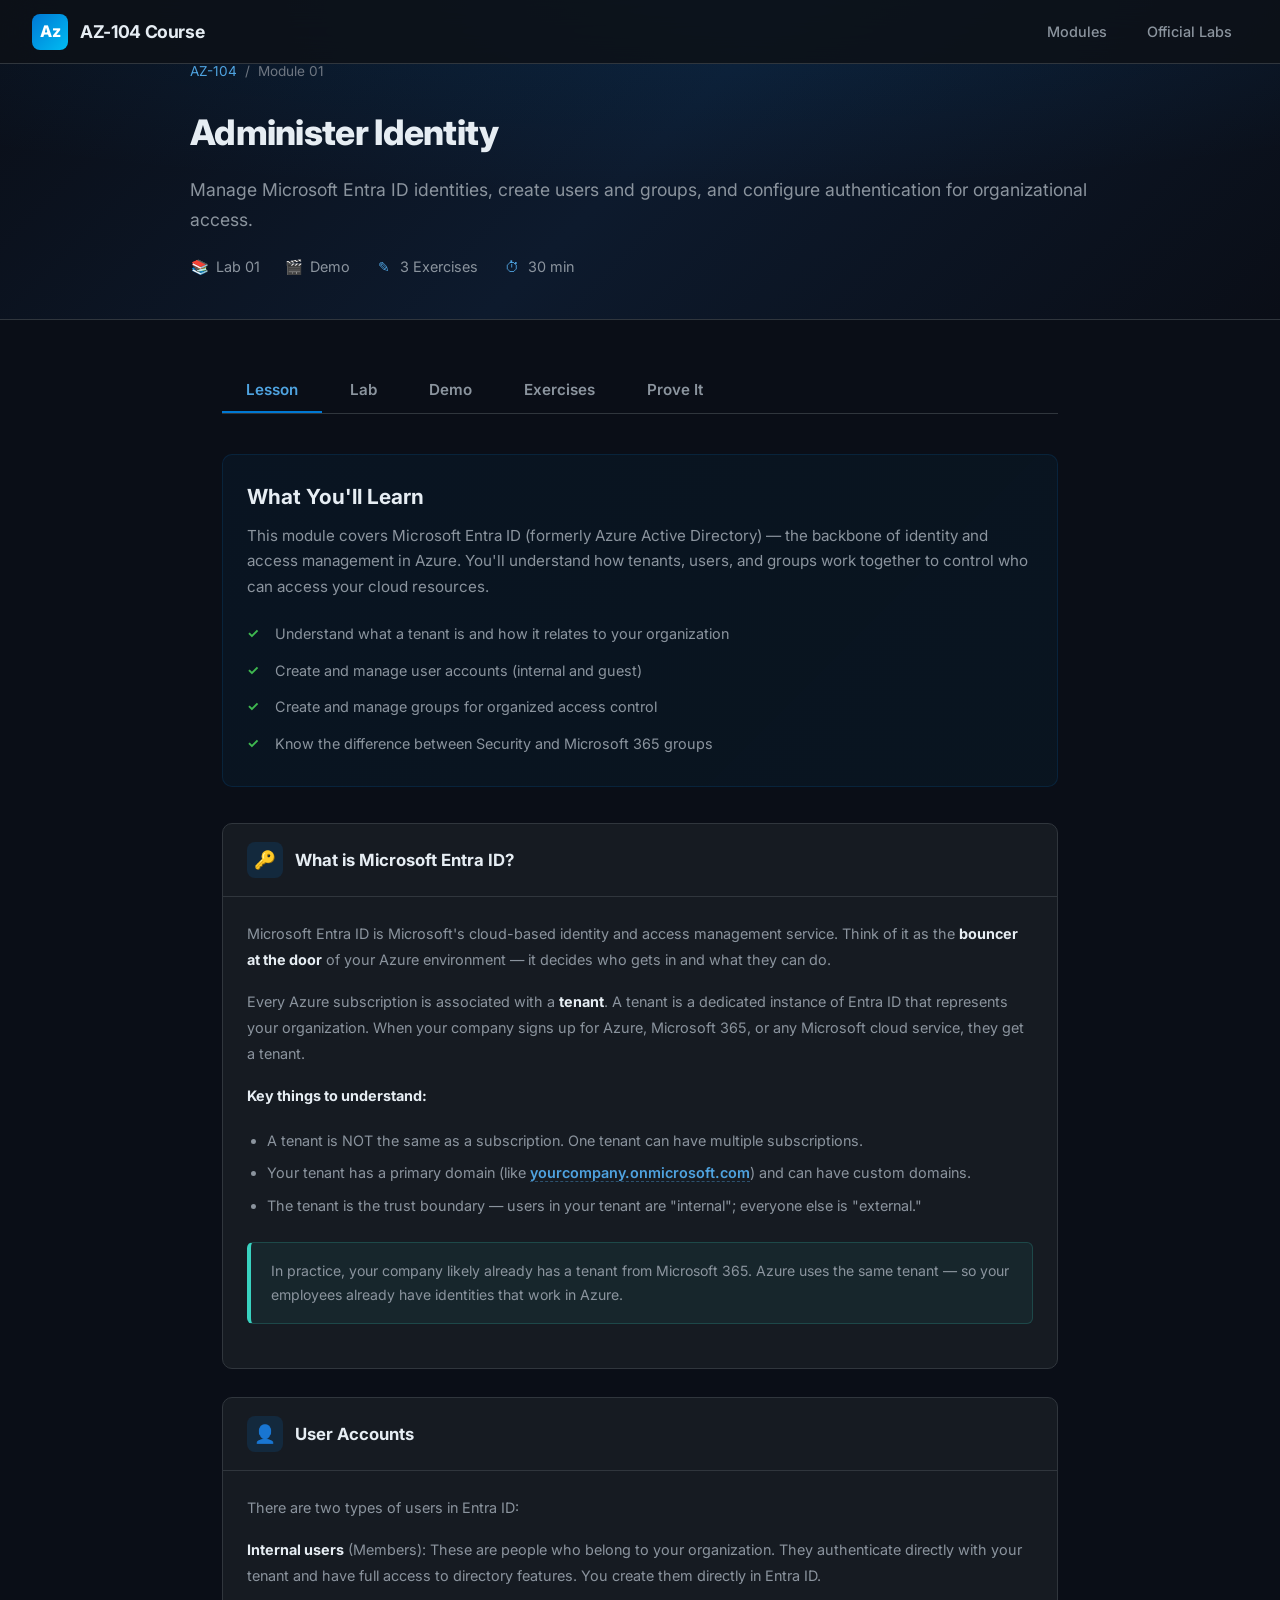
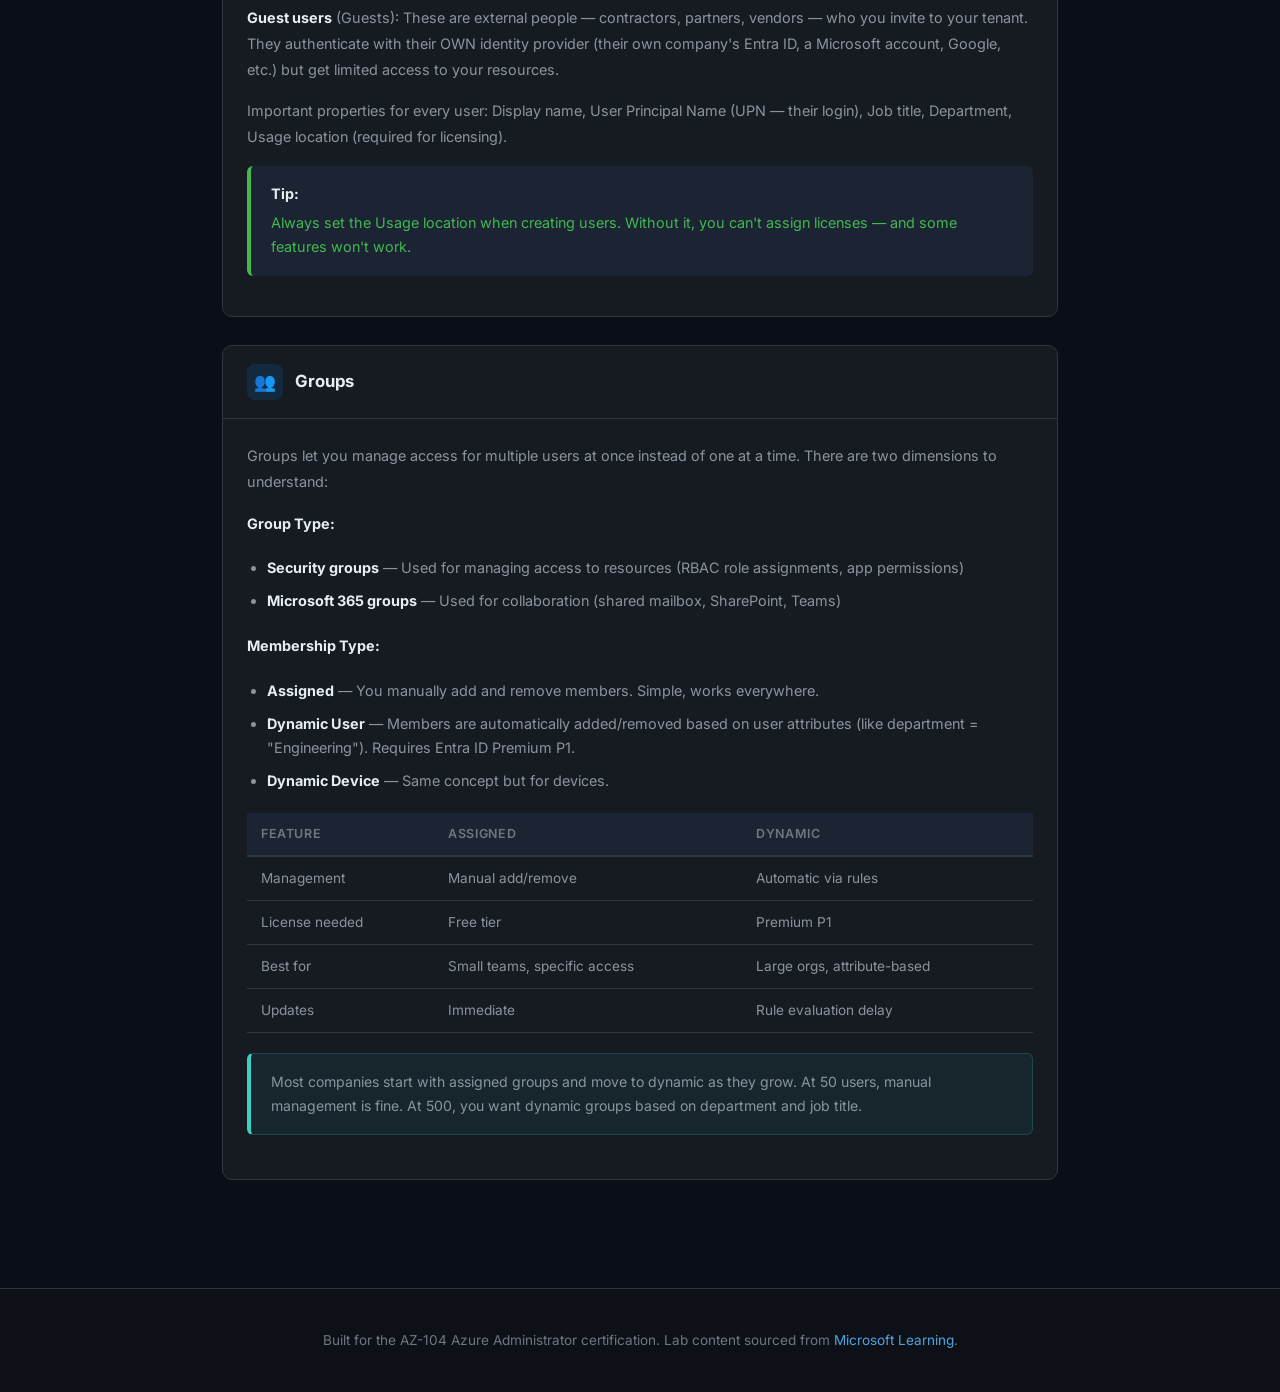
==== commit 337056a7: "Add Lesson tab with teaching content to all 11 modules Each module now has a Lesson tab (first tab) " ====
--- a/modules/01-identity.html
+++ b/modules/01-identity.html
@@ -53,14 +53,96 @@
   <div class="module-content">
     <div class="tab-container">
       <div class="tab-nav">
-        <button class="tab-btn active" data-tab="tab-lab">Lab</button>
+        <button class="tab-btn active" data-tab="tab-lesson">Lesson</button>
+        <button class="tab-btn" data-tab="tab-lab">Lab</button>
         <button class="tab-btn" data-tab="tab-demo">Demo</button>
         <button class="tab-btn" data-tab="tab-exercises">Exercises</button>
         <button class="tab-btn" data-tab="tab-prove">Prove It</button>
       </div>
 
+      <!-- ==================== LESSON TAB ==================== -->
+      <div id="tab-lesson" class="tab-content active">
+
+        <div class="lesson-intro">
+          <h2>What You'll Learn</h2>
+          <p>This module covers Microsoft Entra ID (formerly Azure Active Directory) — the backbone of identity and access management in Azure. You'll understand how tenants, users, and groups work together to control who can access your cloud resources.</p>
+          <ul class="lesson-objectives">
+            <li>Understand what a tenant is and how it relates to your organization</li>
+            <li>Create and manage user accounts (internal and guest)</li>
+            <li>Create and manage groups for organized access control</li>
+            <li>Know the difference between Security and Microsoft 365 groups</li>
+          </ul>
+        </div>
+
+        <div class="concept-block">
+          <div class="concept-header">
+            <span class="concept-icon">&#128273;</span>
+            <h3>What is Microsoft Entra ID?</h3>
+          </div>
+          <div class="concept-body">
+            <p>Microsoft Entra ID is Microsoft's cloud-based identity and access management service. Think of it as the <strong>bouncer at the door</strong> of your Azure environment — it decides who gets in and what they can do.</p>
+            <p>Every Azure subscription is associated with a <strong>tenant</strong>. A tenant is a dedicated instance of Entra ID that represents your organization. When your company signs up for Azure, Microsoft 365, or any Microsoft cloud service, they get a tenant.</p>
+            <p><strong>Key things to understand:</strong></p>
+            <ul>
+              <li>A tenant is NOT the same as a subscription. One tenant can have multiple subscriptions.</li>
+              <li>Your tenant has a primary domain (like <span class="key-term">yourcompany.onmicrosoft.com</span>) and can have custom domains.</li>
+              <li>The tenant is the trust boundary — users in your tenant are "internal"; everyone else is "external."</li>
+            </ul>
+            <div class="real-world">In practice, your company likely already has a tenant from Microsoft 365. Azure uses the same tenant — so your employees already have identities that work in Azure.</div>
+          </div>
+        </div>
+
+        <div class="concept-block">
+          <div class="concept-header">
+            <span class="concept-icon">&#128100;</span>
+            <h3>User Accounts</h3>
+          </div>
+          <div class="concept-body">
+            <p>There are two types of users in Entra ID:</p>
+            <p><strong>Internal users</strong> (Members): These are people who belong to your organization. They authenticate directly with your tenant and have full access to directory features. You create them directly in Entra ID.</p>
+            <p><strong>Guest users</strong> (Guests): These are external people — contractors, partners, vendors — who you invite to your tenant. They authenticate with their OWN identity provider (their own company's Entra ID, a Microsoft account, Google, etc.) but get limited access to your resources.</p>
+            <p>Important properties for every user: Display name, User Principal Name (UPN — their login), Job title, Department, Usage location (required for licensing).</p>
+            <div class="info-box tip"><strong>Tip:</strong> Always set the Usage location when creating users. Without it, you can't assign licenses — and some features won't work.</div>
+          </div>
+        </div>
+
+        <div class="concept-block">
+          <div class="concept-header">
+            <span class="concept-icon">&#128101;</span>
+            <h3>Groups</h3>
+          </div>
+          <div class="concept-body">
+            <p>Groups let you manage access for multiple users at once instead of one at a time. There are two dimensions to understand:</p>
+            <p><strong>Group Type:</strong></p>
+            <ul>
+              <li><strong>Security groups</strong> — Used for managing access to resources (RBAC role assignments, app permissions)</li>
+              <li><strong>Microsoft 365 groups</strong> — Used for collaboration (shared mailbox, SharePoint, Teams)</li>
+            </ul>
+            <p><strong>Membership Type:</strong></p>
+            <ul>
+              <li><strong>Assigned</strong> — You manually add and remove members. Simple, works everywhere.</li>
+              <li><strong>Dynamic User</strong> — Members are automatically added/removed based on user attributes (like department = "Engineering"). Requires Entra ID Premium P1.</li>
+              <li><strong>Dynamic Device</strong> — Same concept but for devices.</li>
+            </ul>
+            <table class="compare-table">
+              <thead>
+                <tr><th>Feature</th><th>Assigned</th><th>Dynamic</th></tr>
+              </thead>
+              <tbody>
+                <tr><td>Management</td><td>Manual add/remove</td><td>Automatic via rules</td></tr>
+                <tr><td>License needed</td><td>Free tier</td><td>Premium P1</td></tr>
+                <tr><td>Best for</td><td>Small teams, specific access</td><td>Large orgs, attribute-based</td></tr>
+                <tr><td>Updates</td><td>Immediate</td><td>Rule evaluation delay</td></tr>
+              </tbody>
+            </table>
+            <div class="real-world">Most companies start with assigned groups and move to dynamic as they grow. At 50 users, manual management is fine. At 500, you want dynamic groups based on department and job title.</div>
+          </div>
+        </div>
+
+      </div>
+
       <!-- ==================== LAB TAB ==================== -->
-      <div id="tab-lab" class="tab-content active">
+      <div id="tab-lab" class="tab-content">
 
         <h2 style="margin-bottom: 8px;">Lab 01 - Manage Microsoft Entra ID Identities</h2>
         <p style="color: var(--text-secondary); margin-bottom: 32px;">
--- a/css/style.css
+++ b/css/style.css
@@ -1288,3 +1288,187 @@
   color: var(--text);
   border-color: var(--text-muted);
 }
+
+/* ============================================
+   Lesson Tab Styles
+   ============================================ */
+
+.lesson-intro {
+  background: linear-gradient(135deg, rgba(0,120,212,0.06), rgba(0,188,242,0.04));
+  border: 1px solid rgba(0,120,212,0.15);
+  border-radius: var(--radius-md);
+  padding: 24px;
+  margin-bottom: 36px;
+}
+
+.lesson-intro h2 {
+  font-size: 1.3rem;
+  font-weight: 700;
+  margin-bottom: 8px;
+}
+
+.lesson-intro p {
+  color: var(--text-secondary);
+  font-size: 0.95rem;
+  line-height: 1.7;
+  margin: 0;
+}
+
+.lesson-objectives {
+  margin-top: 16px;
+  padding: 0;
+  list-style: none;
+}
+
+.lesson-objectives li {
+  padding: 6px 0 6px 28px;
+  position: relative;
+  color: var(--text-secondary);
+  font-size: 0.9rem;
+}
+
+.lesson-objectives li::before {
+  content: '\2713';
+  position: absolute;
+  left: 0;
+  color: var(--accent-green);
+  font-weight: 700;
+  font-size: 0.85rem;
+}
+
+/* Concept blocks */
+.concept-block {
+  background: var(--bg-secondary);
+  border: 1px solid var(--border);
+  border-radius: var(--radius-md);
+  margin-bottom: 28px;
+  overflow: hidden;
+}
+
+.concept-header {
+  padding: 18px 24px;
+  border-bottom: 1px solid var(--border);
+  display: flex;
+  align-items: center;
+  gap: 12px;
+}
+
+.concept-icon {
+  width: 36px;
+  height: 36px;
+  border-radius: 8px;
+  display: flex;
+  align-items: center;
+  justify-content: center;
+  font-size: 1.1rem;
+  flex-shrink: 0;
+  background: var(--azure-glow);
+  color: var(--azure-light);
+}
+
+.concept-header h3 {
+  font-size: 1.05rem;
+  font-weight: 700;
+}
+
+.concept-body {
+  padding: 24px;
+}
+
+.concept-body p {
+  color: var(--text-secondary);
+  font-size: 0.9rem;
+  line-height: 1.8;
+  margin-bottom: 16px;
+}
+
+.concept-body p:last-child { margin-bottom: 0; }
+
+.concept-body strong { color: var(--text); }
+
+.concept-body ul, .concept-body ol {
+  padding-left: 20px;
+  color: var(--text-secondary);
+  font-size: 0.9rem;
+  margin-bottom: 16px;
+}
+
+.concept-body li {
+  padding: 4px 0;
+  line-height: 1.7;
+}
+
+/* Comparison tables in lessons */
+.compare-table {
+  width: 100%;
+  border-collapse: collapse;
+  margin: 16px 0;
+  font-size: 0.85rem;
+}
+
+.compare-table th {
+  background: var(--bg-tertiary);
+  padding: 10px 14px;
+  text-align: left;
+  font-weight: 600;
+  font-size: 0.78rem;
+  text-transform: uppercase;
+  letter-spacing: 0.05em;
+  color: var(--text-muted);
+  border-bottom: 2px solid var(--border);
+}
+
+.compare-table td {
+  padding: 10px 14px;
+  border-bottom: 1px solid var(--border);
+  color: var(--text-secondary);
+}
+
+.compare-table tr:hover td {
+  background: rgba(0,120,212,0.04);
+}
+
+/* Real-world callout */
+.real-world {
+  background: rgba(57,210,192,0.06);
+  border: 1px solid rgba(57,210,192,0.2);
+  border-left: 4px solid var(--accent-cyan);
+  border-radius: var(--radius-sm);
+  padding: 16px 20px;
+  margin: 20px 0;
+  font-size: 0.88rem;
+  color: var(--text-secondary);
+  line-height: 1.7;
+}
+
+.real-world strong {
+  color: var(--accent-cyan);
+  display: block;
+  margin-bottom: 4px;
+  font-size: 0.78rem;
+  text-transform: uppercase;
+  letter-spacing: 0.05em;
+}
+
+/* Key term highlights */
+.key-term {
+  color: var(--azure-light);
+  font-weight: 600;
+  border-bottom: 1px dashed rgba(79,163,224,0.4);
+}
+
+/* Visual diagram placeholder */
+.diagram-box {
+  background: var(--bg-tertiary);
+  border: 1px dashed var(--border-light);
+  border-radius: var(--radius-sm);
+  padding: 24px;
+  margin: 16px 0;
+  text-align: center;
+  font-size: 0.9rem;
+  color: var(--text-muted);
+  font-family: 'JetBrains Mono', monospace;
+  white-space: pre;
+  line-height: 1.4;
+  overflow-x: auto;
+}
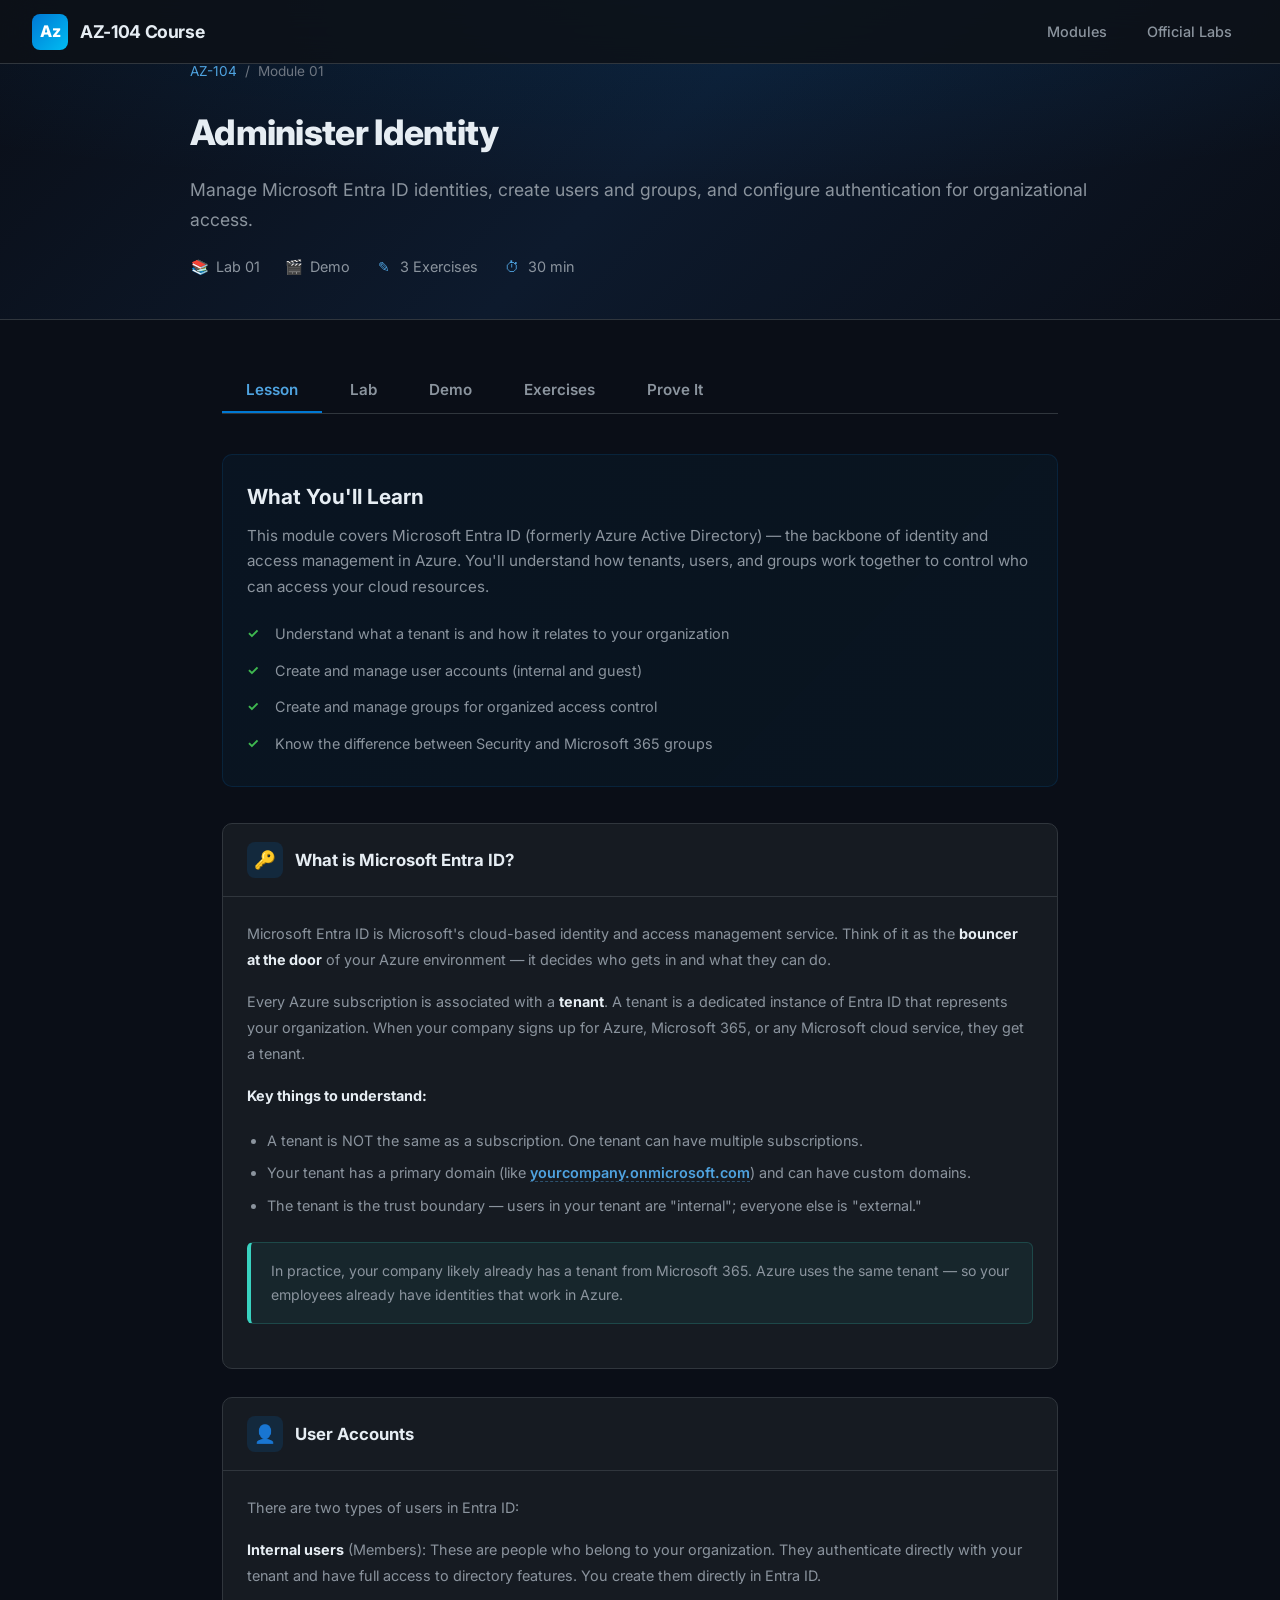
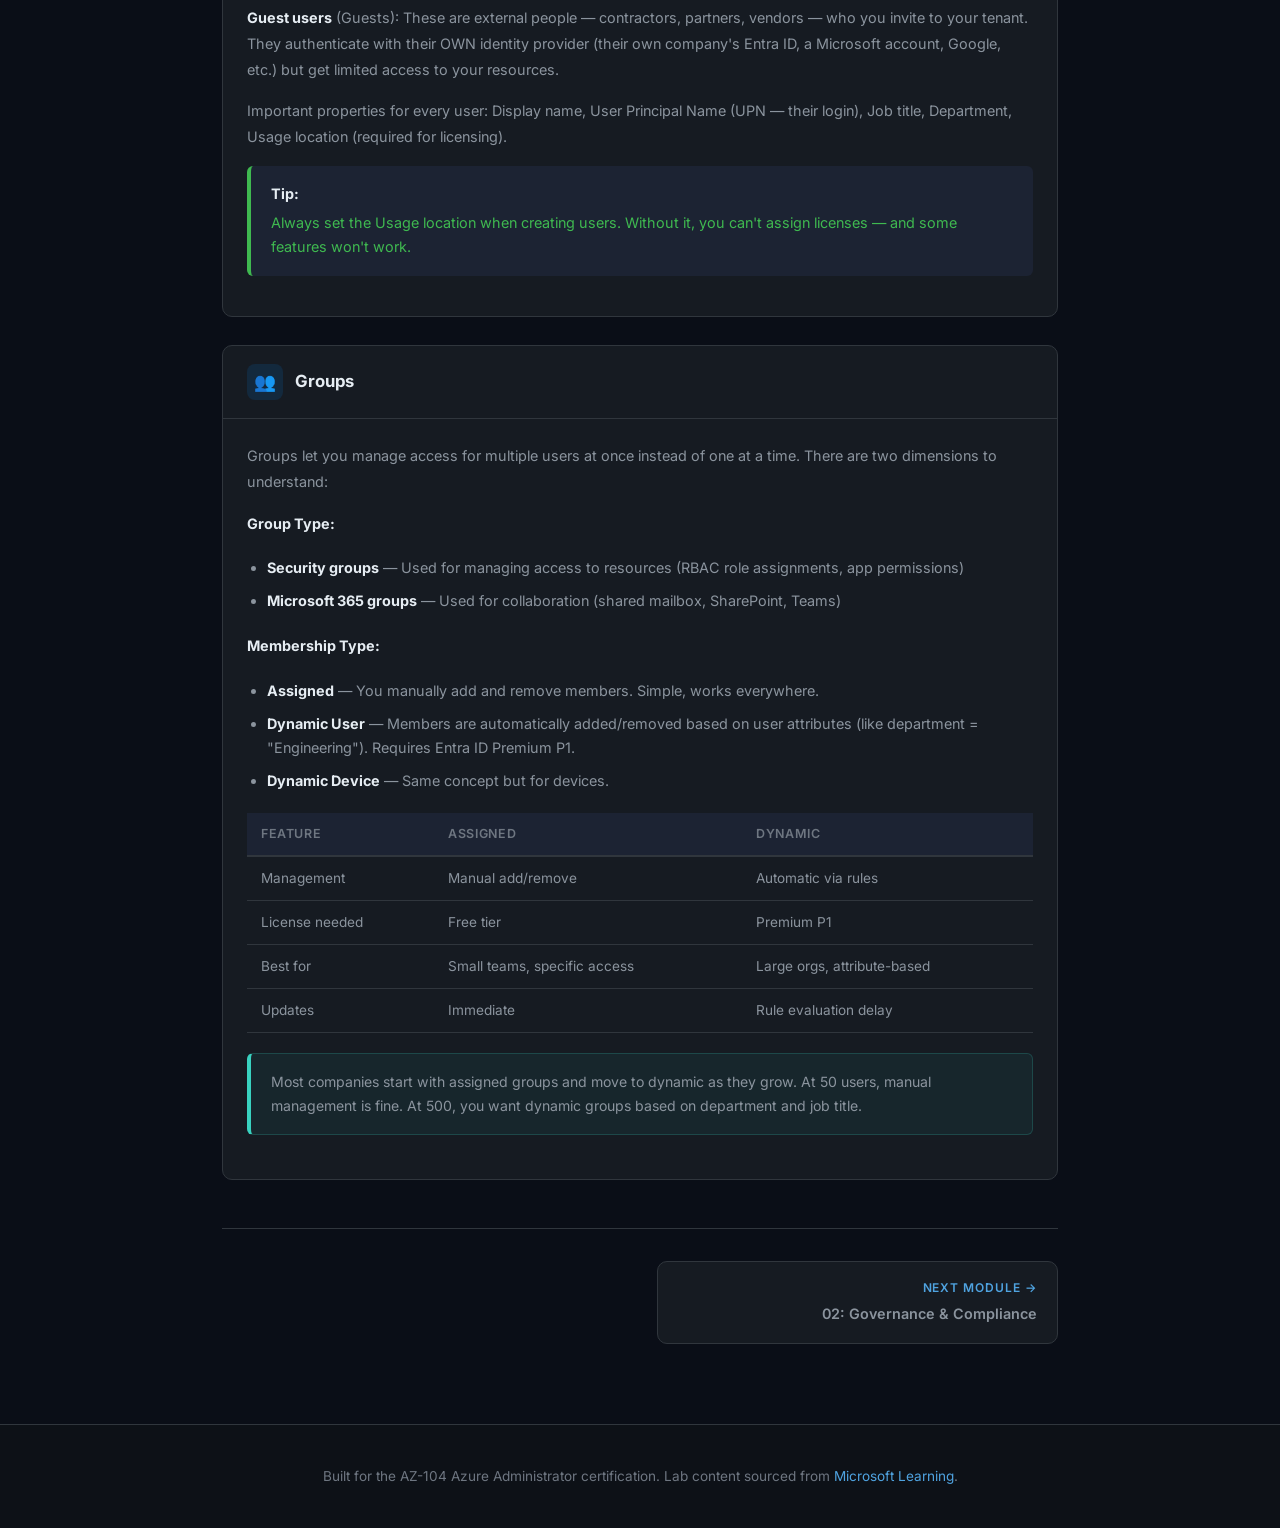
==== commit 18c09dcf: "Add prev/next module navigation, fix CSS, improve mobile - Prev/next navigation links at bottom of e" ====
--- a/modules/01-identity.html
+++ b/modules/01-identity.html
@@ -462,6 +462,14 @@
       </div>
 
     </div>
+
+    <nav class="module-nav">
+      <a href="02-governance.html" class="next">
+        <span class="nav-direction">Next Module &rarr;</span>
+        <span class="nav-title">02: Governance &amp; Compliance</span>
+      </a>
+    </nav>
+
   </div>
 
   <footer class="site-footer">
--- a/css/style.css
+++ b/css/style.css
@@ -759,18 +759,122 @@
 
 .site-footer a:hover { text-decoration: underline; }
 
+/* ---- Tab Container ---- */
+.tab-container { position: relative; }
+
+/* ---- Progress Label ---- */
+.progress-label {
+  font-size: 0.8rem;
+  color: var(--text-muted);
+  margin-top: 6px;
+  display: inline-block;
+}
+
+/* ---- Module Navigation (Prev/Next) ---- */
+.module-nav {
+  display: flex;
+  justify-content: space-between;
+  align-items: stretch;
+  gap: 16px;
+  margin-top: 48px;
+  padding-top: 32px;
+  border-top: 1px solid var(--border);
+}
+
+.module-nav a {
+  display: flex;
+  flex-direction: column;
+  gap: 4px;
+  padding: 16px 20px;
+  background: var(--bg-secondary);
+  border: 1px solid var(--border);
+  border-radius: var(--radius-md);
+  text-decoration: none;
+  color: var(--text);
+  transition: all 0.2s;
+  min-width: 0;
+  flex: 1;
+  max-width: 48%;
+}
+
+.module-nav a:hover {
+  border-color: var(--azure-blue);
+  background: var(--bg-card-hover);
+  box-shadow: var(--shadow-glow);
+}
+
+.module-nav a.next { text-align: right; margin-left: auto; }
+.module-nav a.prev { text-align: left; }
+
+.module-nav .nav-direction {
+  font-size: 0.75rem;
+  font-weight: 600;
+  text-transform: uppercase;
+  letter-spacing: 0.08em;
+  color: var(--azure-light);
+}
+
+.module-nav .nav-title {
+  font-size: 0.9rem;
+  font-weight: 600;
+  color: var(--text-secondary);
+  white-space: nowrap;
+  overflow: hidden;
+  text-overflow: ellipsis;
+}
+
 /* ---- Responsive ---- */
+@media (max-width: 1024px) {
+  .modules-grid { grid-template-columns: repeat(auto-fill, minmax(300px, 1fr)); }
+}
+
 @media (max-width: 768px) {
   .navbar { padding: 0 1rem; }
   .nav-links { display: none; }
   .hero { padding: 120px 1rem 60px; }
-  .hero-stats { gap: 24px; }
+  .hero-stats { gap: 24px; flex-wrap: wrap; }
   .hero-stat .number { font-size: 1.5rem; }
+  .hero p { font-size: 1rem; }
   .modules-grid { grid-template-columns: 1fr; }
+  .module-hero { padding: 50px 1rem 30px; }
   .module-hero h1 { font-size: 1.6rem; }
-  .tab-nav { gap: 0; }
-  .tab-btn { padding: 10px 14px; font-size: 0.85rem; }
+  .module-hero .module-subtitle { font-size: 0.95rem; }
+  .meta-bar { gap: 12px; }
+  .tab-nav { gap: 0; overflow-x: auto; -webkit-overflow-scrolling: touch; }
+  .tab-btn { padding: 10px 12px; font-size: 0.82rem; flex-shrink: 0; }
   .container { padding: 0 1rem; }
+  .module-content { padding: 32px 1rem 60px; }
+  .task-header { padding: 16px; }
+  .task-body { padding: 16px; }
+  .concept-body { padding: 16px; }
+  .quiz-scenario { padding: 16px; }
+  .quiz-options { padding: 12px 16px; }
+  .quiz-explanation { padding: 12px 16px; }
+  .steps li { padding-left: 36px; }
+  .module-nav { flex-direction: column; gap: 12px; }
+  .module-nav a { max-width: 100%; }
+  .module-nav a.next { text-align: left; }
+  .compare-table { font-size: 0.78rem; }
+  .compare-table th, .compare-table td { padding: 8px 10px; }
+  .config-table { font-size: 0.82rem; }
+  .config-table th, .config-table td { padding: 8px 10px; }
+  .diagram-box { font-size: 0.78rem; padding: 16px; }
+}
+
+@media (max-width: 480px) {
+  .hero h1 { font-size: 2rem; }
+  .hero-stats { gap: 16px; }
+  .hero-stat .number { font-size: 1.3rem; }
+  .hero-stat .label { font-size: 0.7rem; }
+  .module-hero h1 { font-size: 1.35rem; }
+  .tab-btn { padding: 8px 10px; font-size: 0.78rem; }
+  .module-number { width: 32px; height: 32px; font-size: 0.8rem; }
+  .module-card { padding: 20px; }
+  .module-card h3 { font-size: 1rem; }
+  .exercise-card { padding: 16px; }
+  .quiz-option { padding: 10px 12px; font-size: 0.85rem; }
+  .architect-card { padding: 16px; }
+  .trouble-card { padding: 16px; }
 }
 
 /* ---- Animations ---- */
